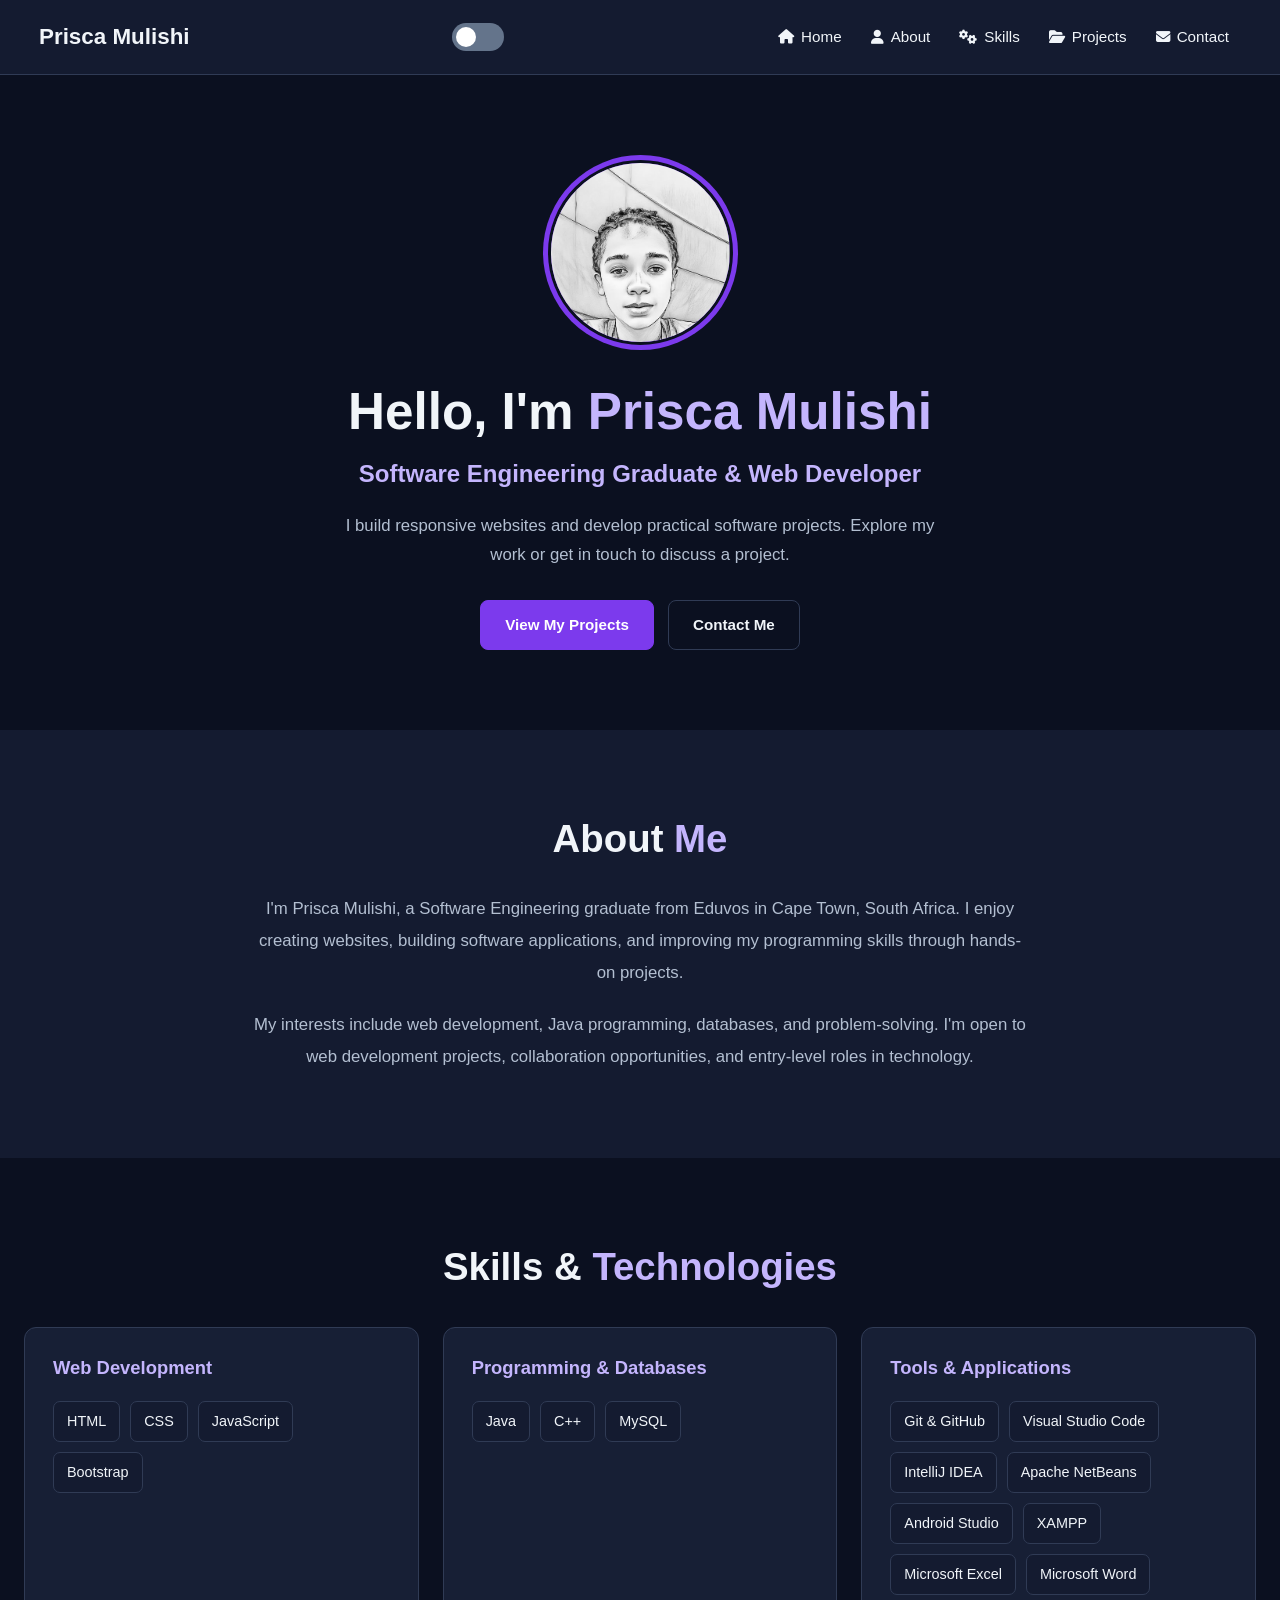
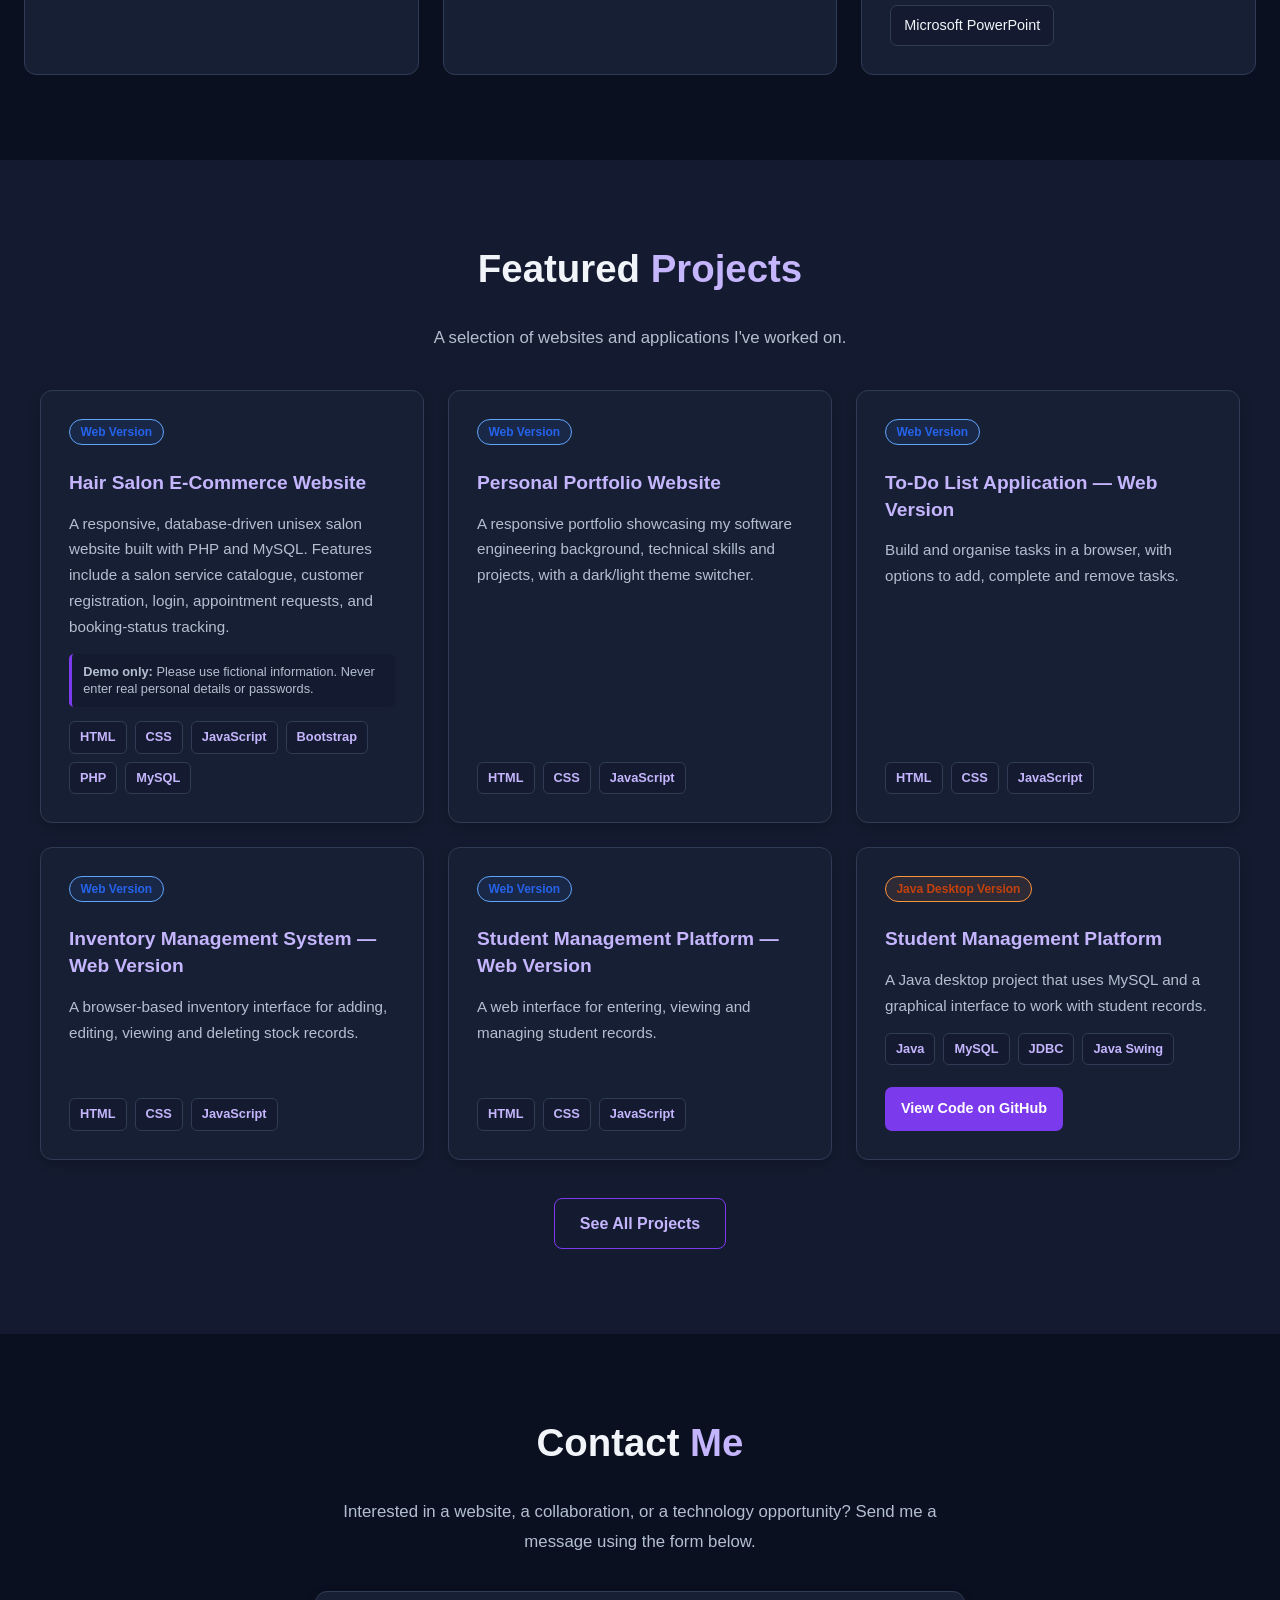
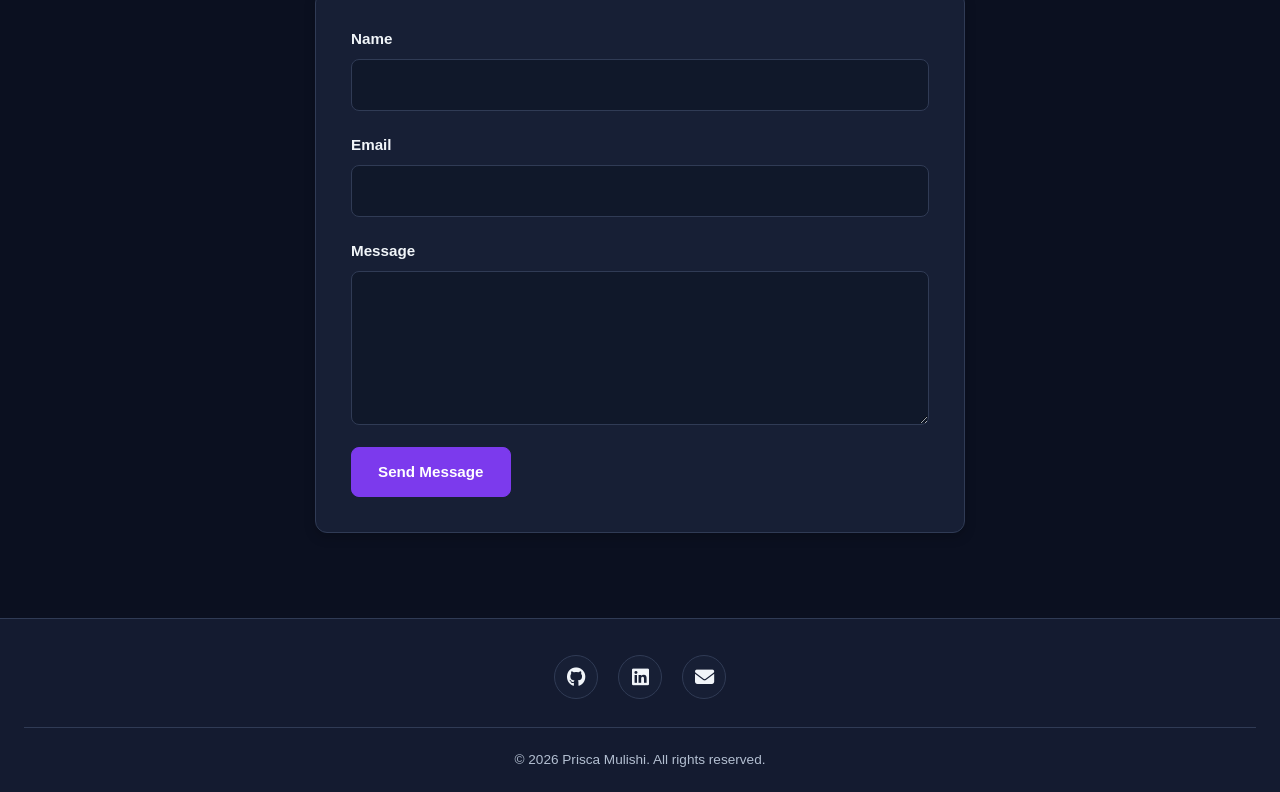
==== index.html @ 2385d106 "Update portfolio project previews and favicon Add screenshot previews for the Hair Salon and Persona" ====
<!DOCTYPE html>
<html lang="en">

<head>
    <link rel="icon" type="image/png" href="favicon.png">
    <link rel="shortcut icon" href="favicon.ico">
    <meta charset="UTF-8">
    <meta name="viewport" content="width=device-width, initial-scale=1.0">
    <meta name="description"
        content="Explore the software engineering and web development projects of Prisca Mulishi, a Software Engineering graduate based in South Africa.">
    <title>Prisca Mulishi | Software Engineer & Web Developer</title>

    <link rel="stylesheet" href="index.css">
    <link rel="stylesheet" href="project-previews.css">
    <link rel="stylesheet" href="https://cdnjs.cloudflare.com/ajax/libs/font-awesome/6.7.2/css/all.min.css"
        integrity="sha512-Evv84Mr4kqVGRNSgIGL/F/aIDqQb7xQ2vcrdIwxfjThSH8CSR7PBEakCr51Ck+w+/U6swU2Im1vVX0SVk9ABhg=="
        crossorigin="anonymous" referrerpolicy="no-referrer">
</head>

<body>
    <!-- Site navigation -->
    <header>
        <nav aria-label="Main navigation">
            <div class="logo">
                <a href="#home" aria-label="Prisca Mulishi, back to home">
                    <h1>Prisca Mulishi</h1>
                </a>
            </div>

            <!-- Theme switch -->
            <div class="toggle">
                <label class="switch" aria-label="Switch between dark and light themes">
                    <input type="checkbox" id="theme-toggle" aria-label="Use light theme">
                    <span class="slider" aria-hidden="true"></span>
                </label>
            </div>

            <!-- Main menu -->
            <ul id="menuList">
                <li><a href="#home"><i class="fa fa-home" aria-hidden="true"></i> Home</a></li>
                <li><a href="#about"><i class="fa fa-user" aria-hidden="true"></i> About</a></li>
                <li><a href="#skills"><i class="fa fa-cogs" aria-hidden="true"></i> Skills</a></li>
                <li><a href="#projects"><i class="fa fa-folder-open" aria-hidden="true"></i> Projects</a></li>
                <li><a href="#contact"><i class="fa fa-envelope" aria-hidden="true"></i> Contact</a></li>
            </ul>


            <!-- Mobile menu button -->
            <button type="button" class="menu-icon" id="menu-toggle" aria-label="Open navigation menu"
                aria-controls="menuList" aria-expanded="false">
                <i class="fa-solid fa-bars" aria-hidden="true"></i>
            </button>

        </nav>
    </header>

    <main>
        <!-- HOME SECTION -->
        <section id="home" aria-labelledby="home-title">
            <div class="profile-container">
                <div class="image-outer-wrapper">
                    <div class="image-wrapper">
                        <img src="images/pp.JPG" alt="Illustrated portrait of Prisca Mulishi" class="profile-image">
                    </div>
                </div>

                <h1 id="home-title">Hello, I'm <span>Prisca Mulishi</span></h1>
                <h3>Software Engineering Graduate &amp; Web Developer</h3>

                <p>
                    I build responsive websites and develop practical software projects.
                    Explore my work or get in touch to discuss a project.
                </p>

                <div class="cv-links">
                    <a href="#projects" class="cv-button">View My Projects</a>
                    <a href="#contact" class="cv-button">Contact Me</a>
                </div>
            </div>
        </section>

        <!-- ABOUT SECTION -->
        <section id="about" aria-labelledby="about-title">
            <h2 id="about-title">About <span>Me</span></h2>

            <p>
                I'm Prisca Mulishi, a Software Engineering graduate from Eduvos
                in Cape Town, South Africa. I enjoy creating websites,
                building software applications, and improving my programming
                skills through hands-on projects.
            </p>

            <p>
                My interests include web development, Java programming,
                databases, and problem-solving. I'm open to web development
                projects, collaboration opportunities, and entry-level
                roles in technology.
            </p>
        </section>

        <!-- SKILLS SECTION -->
        <section id="skills" aria-labelledby="skills-title">
            <h2 id="skills-title">Skills &amp; <span>Technologies</span></h2>

            <div class="skill-category">
                <h3>Web Development</h3>
                <ul>
                    <li>HTML</li>
                    <li>CSS</li>
                    <li>JavaScript</li>
                    <li>Bootstrap</li>
                </ul>
            </div>

            <div class="skill-category">
                <h3>Programming &amp; Databases</h3>
                <ul>
                    <li>Java</li>
                    <li>C++</li>
                    <li>MySQL</li>
                </ul>
            </div>


            <div class="skill-category">
                <h3>Tools &amp; Applications</h3>
                <ul>
                    <li>Git &amp; GitHub</li>
                    <li>Visual Studio Code</li>
                    <li>IntelliJ IDEA</li>
                    <li>Apache NetBeans</li>
                    <li>Android Studio</li>
                    <li>XAMPP</li>
                    <li>Microsoft Excel</li>
                    <li>Microsoft Word</li>
                    <li>Microsoft PowerPoint</li>
                </ul>
            </div>

        </section>

        <!-- FEATURED PROJECTS SECTION -->
        <section id="projects" aria-labelledby="projects-title">
            <h2 id="projects-title">Featured <span>Projects</span></h2>

            <p>A selection of websites and applications I've worked on.</p>

            <div class="project-container">

                <!-- Project 1 -->

                <!-- SALON_DEMO_PREVIEW_V1 -->

                <article class="project-card web web-version-card" tabindex="0"
                    aria-label="Eve and Steve Salon project screenshot preview">

                    <span class="project-version-label">
                        Web Version
                    </span>

                    <h3>
                        Hair Salon E-Commerce Website
                    </h3>

                    <p>
                        A responsive, database-driven unisex salon website
                        built with PHP and MySQL. Features include a salon
                        service catalogue, customer registration, login,
                        appointment requests, and booking-status tracking.
                    </p>

                    <!-- Portfolio demonstration notice -->

                    <p class="salon-demo-notice" role="note"><strong>Demo only:</strong> Please use fictional
                        information. Never enter real personal details or passwords.</p>

                    <!-- Technologies -->

                    <div class="tags">
                        <span>HTML</span>
                        <span>CSS</span>
                        <span>JavaScript</span>
                        <span>Bootstrap</span>
                        <span>PHP</span>
                        <span>MySQL</span>
                    </div>

                    <!-- Preserve original GitHub functionality

    <a
        href="https://github.com/Riska997/E-Commerce_HairSalon"
        target="_blank"
        rel="noopener noreferrer"
    >
        <i class="fab fa-github" aria-hidden="true"></i>
             View on GitHub
    </a>-->

                    <!-- Screenshot preview -->

                    <div class="web-hover-preview">

                        <div class="web-preview-frame">

                            <img src="images/salon-web-preview.png" alt="Screenshot of the Eve and Steve Salon website"
                                loading="lazy">

                        </div>

                        <div class="web-preview-footer">

                            <span class="web-preview-action">
                                Live demo under security review
                            </span>

                            <a class="web-preview-action" href="https://github.com/Riska997/E-Commerce_HairSalon"
                                target="_blank" rel="noopener noreferrer">
                                View On GitHub
                            </a>

                        </div>

                    </div>

                </article>


                <!-- Project 2 -->
                <!-- PORTFOLIO_SELF_PREVIEW_V1 -->
                <article class="project-card web web-version-card" tabindex="0"
                    data-demo-url="https://riska997.github.io/personal-portfolio-website/"
                    aria-label="Personal Portfolio Website live preview">
                    <span class="project-version-label">Web Version</span>
                    <h3>Personal Portfolio Website</h3>
                    <p>
                        A responsive portfolio showcasing my software engineering background,
                        technical skills and projects, with a dark/light theme switcher.
                    </p>
                    <div class="tags">
                        <span>HTML</span>
                        <span>CSS</span>
                        <span>JavaScript</span>
                    </div>

                    <!--Original Github Link
    <a href="https://github.com/Riska997/personal-portfolio-website"
       target="_blank" rel="noopener noreferrer">View Code on GitHub</a>-->

                    <!-- Preview displays when card is hovered, or focused with the keyboard. -->
                    <div class="web-hover-preview">

                        <div class="web-preview-frame">
                            <img src="images/portfolio-web-preview.png"
                                alt="Screenshot of my personal portfolio homepage" loading="lazy">
                        </div>
                        <div class="web-preview-footer">
                            <a class="web-preview-action is-live"
                                href="https://riska997.github.io/personal-portfolio-website/" target="_blank"
                                rel="noopener noreferrer">Click Here to Open Website</a>
                            <a class="web-preview-action" href="https://github.com/Riska997/personal-portfolio-website"
                                target="_blank" rel="noopener noreferrer">View On GitHub</a>
                        </div>
                    </div>
                </article>

                <!-- To-Do List Application: browser version -->
                <article class="project-card web web-version-card" tabindex="0"
                    data-demo-url="https://riska997.github.io/To-Do-List/"
                    aria-label="To-Do List Application — web version preview">
                    <span class="project-version-label">Web Version</span>
                    <h3>To-Do List Application — Web Version</h3>
                    <p>Build and organise tasks in a browser, with options to add, complete and remove tasks.</p>
                    <div class="tags">
                        <span>HTML</span>
                        <span>CSS</span>
                        <span>JavaScript</span>
                    </div>

                    <!-- Preview displays when card is hovered, or focused with the keyboard. -->
                    <div class="web-hover-preview">
                        <div class="web-preview-frame">
                            <img src="images/todo-web-preview.png"
                                alt="Screenshot of the To-Do List web application dashboard" loading="lazy">
                        </div>
                        <div class="web-preview-footer">

                            <a class="web-preview-action is-live" href="https://riska997.github.io/To-Do-List/"
                                target="_blank" rel="noopener noreferrer">Click Here to Open Website</a>
                        </div>
                    </div>
                </article>

                <!-- Inventory Management System: browser version -->
                <article class="project-card web web-version-card" tabindex="0"
                    data-demo-url="https://riska997.github.io/Inventory-Management-System/"
                    aria-label="Inventory Management System — web version preview">
                    <span class="project-version-label">Web Version</span>
                    <h3>Inventory Management System — Web Version</h3>
                    <p>A browser-based inventory interface for adding, editing, viewing and deleting stock records.</p>
                    <div class="tags">
                        <span>HTML</span>
                        <span>CSS</span>
                        <span>JavaScript</span>
                    </div>

                    <!-- Preview displays when card is hovered, or focused with the keyboard. -->
                    <div class="web-hover-preview">
                        <div class="web-preview-frame">
                            <img src="images/inventory-web-preview.png"
                                alt="Screenshot of the Inventory Management System website" loading="lazy">
                        </div>
                        <div class="web-preview-footer">

                            <a class="web-preview-action is-live"
                                href="https://riska997.github.io/Inventory-Management-System/" target="_blank"
                                rel="noopener noreferrer">Click Here to Open Website</a>
                        </div>
                    </div>
                </article>

                <!-- Student Management Platform: browser version -->
                <article class="project-card web web-version-card" tabindex="0"
                    data-demo-url="https://riska997.github.io/student-management-/"
                    aria-label="Student Management Platform — web version preview">
                    <span class="project-version-label">Web Version</span>
                    <h3>Student Management Platform — Web Version</h3>
                    <p>A web interface for entering, viewing and managing student records.</p>
                    <div class="tags">
                        <span>HTML</span>
                        <span>CSS</span>
                        <span>JavaScript</span>
                    </div>

                    <!-- Preview displays when card is hovered, or focused with the keyboard. -->
                    <div class="web-hover-preview">
                        <div class="web-preview-frame">
                            <img src="images/student-web-preview.png"
                                alt="Screenshot of the Campus Ledger student management website" loading="lazy">
                        </div>
                        <div class="web-preview-footer">

                            <a class="web-preview-action is-live" href="https://riska997.github.io/student-management-/"
                                target="_blank" rel="noopener noreferrer">Click Here to Open Website</a>
                        </div>
                    </div>
                </article>

                <!-- Project 3 -->
                <article class="project-card java">
                    <span class="project-version-label java-version">Java Desktop Version</span>
                    <h3>Student Management Platform</h3>

                    <p>
                        A Java desktop project that uses MySQL and a graphical
                        interface to work with student records.
                    </p>

                    <div class="tags">
                        <span>Java</span>
                        <span>MySQL</span>
                        <span>JDBC</span>
                        <span>Java Swing</span>
                    </div>

                    <a href="https://github.com/Riska997/StudentManagementPlatform" target="_blank"
                        rel="noopener noreferrer">
                        View Code on GitHub
                    </a>
                </article>

            </div>

            <a href="projects.html" class="see-more">See All Projects</a>
        </section>

        <!-- CONTACT SECTION -->
        <section id="contact" aria-labelledby="contact-title">
            <h2 id="contact-title">Contact <span>Me</span></h2>

            <p>
                Interested in a website, a collaboration, or a technology
                opportunity? Send me a message using the form below.
            </p>

            <form id="contact-form" action="https://formspree.io/f/xwplyzno" method="POST">

                <div class="form-group">
                    <label for="name">Name</label>
                    <input type="text" id="name" name="name" autocomplete="name" required>
                </div>

                <div class="form-group">
                    <label for="email">Email</label>
                    <input type="email" id="email" name="email" autocomplete="email" required>
                </div>

                <div class="form-group">
                    <label for="message">Message</label>
                    <textarea id="message" name="message" rows="5" required></textarea>
                </div>

                <button type="submit">Send Message</button>
            </form>
        </section>
    </main>

    <!-- BACK TO TOP BUTTON -->
    <div id="myBtn" class="scroll-to-top">
        <button type="button" aria-label="Back to top" title="Back to top">
            <i class="fas fa-arrow-up" aria-hidden="true"></i>
        </button>
    </div>

    <!-- FOOTER -->
    <footer>
        <div class="footer-container">
            <div class="social-icons" aria-label="Contact and social profiles">

                <a href="https://github.com/Riska997" target="_blank" rel="noopener noreferrer"
                    aria-label="GitHub profile">
                    <i class="fab fa-github" aria-hidden="true"></i>
                </a>

                <a href="https://www.linkedin.com/in/prisca-mulishi-3994702a2" target="_blank" rel="noopener noreferrer"
                    aria-label="LinkedIn profile">
                    <i class="fab fa-linkedin" aria-hidden="true"></i>
                </a>

                <a href="mailto:priscamulishin@gmail.com" aria-label="Send me an email">
                    <i class="fas fa-envelope" aria-hidden="true"></i>
                </a>

            </div>
        </div>

        <div class="footer-bottom">
            <p>&copy; 2026 Prisca Mulishi. All rights reserved.</p>
        </div>
    </footer>

    <script src="script.js"></script>
    <script src="project-previews.js"></script>
</body>

</html>
---- index.css ----
/* ==================================================
   PRISCA MULISHI — PERSONAL PORTFOLIO
   Main Stylesheet
   ================================================== */

/* 1. RESET AND THEME VARIABLES */

*,
*::before,
*::after {
  margin: 0;
  padding: 0;
  box-sizing: border-box;
}

/* Dark theme — default */
:root {
  color-scheme: dark;

  --bg-color: #0b1020;
  --second-bg-color: #141b30;
  --card-bg: #171f35;
  --input-bg: #10182a;

  --text-color: #f1f5f9;
  --muted-color: #b3bfd1;
  --third_heading: #c4b5fd;

  --main-color: #7c3aed;
  --button-hover: #6d28d9;
  --accent-color: #c4b5fd;

  --border-color: #303b55;
  --shadow-color: rgba(0, 0, 0, 0.2);
}

/* Light theme */
[data-theme="light"] {
  color-scheme: light;

  --bg-color: #f8fafc;
  --second-bg-color: #ffffff;
  --card-bg: #ffffff;
  --input-bg: #ffffff;

  --text-color: #172033;
  --muted-color: #475569;
  --third_heading: #6d28d9;

  --main-color: #6d28d9;
  --button-hover: #5b21b6;
  --accent-color: #6d28d9;

  --border-color: #dce2ec;
  --shadow-color: rgba(15, 23, 42, 0.08);
}

/* 2. GENERAL STYLES */

html {
  scroll-behavior: smooth;
  scroll-padding-top: 90px;
}

body {
  min-height: 100vh;
  font-family: Arial, Helvetica, sans-serif;
  font-size: 16px;
  line-height: 1.6;

  background-color: var(--bg-color);
  color: var(--text-color);

  transition:
    background-color 0.2s ease,
    color 0.2s ease;
}

a {
  color: inherit;
}

button,
input,
textarea {
  font: inherit;
}

button {
  cursor: pointer;
}

img {
  display: block;
  max-width: 100%;
}

h1,
h2,
h3 {
  line-height: 1.25;
}

h2 {
  margin-bottom: 30px;
  font-size: clamp(1.8rem, 3vw, 2.4rem);
  font-weight: 700;
  text-align: center;
}

h2 span {
  color: var(--accent-color);
}

h3 {
  margin-bottom: 12px;
  font-size: 1.2rem;
  font-weight: 600;
  color: var(--third_heading);
}

p {
  line-height: 1.75;
}

main > section {
  padding: 85px 24px;
  scroll-margin-top: 75px;
}

main > section:nth-child(odd) {
  background-color: var(--bg-color);
}

main > section:nth-child(even) {
  background-color: var(--second-bg-color);
}

a:focus-visible,
button:focus-visible,
input:focus-visible,
textarea:focus-visible {
  outline: 3px solid var(--accent-color);
  outline-offset: 4px;
}

/* 3. HEADER AND NAVIGATION */

header {
  position: sticky;
  top: 0;
  z-index: 1000;

  width: 100%;
  background-color: var(--second-bg-color);
  border-bottom: 1px solid var(--border-color);
}

header nav {
  display: flex;
  align-items: center;
  justify-content: space-between;
  gap: 20px;

  max-width: 1250px;
  min-height: 74px;
  margin: 0 auto;
  padding: 12px 24px;
}

/* Logo */

.logo {
  flex-shrink: 0;
}

.logo a {
  display: inline-block;
  text-decoration: none;
}

.logo h1 {
  margin: 0;
  font-size: 1.4rem;
  font-weight: 700;
  color: var(--text-color);
}

.logo a:hover h1 {
  color: var(--accent-color);
}

/* Navigation links */

nav #menuList {
  display: flex;
  align-items: center;
  justify-content: flex-end;
  gap: 5px;

  list-style: none;
}

nav #menuList a {
  display: inline-flex;
  align-items: center;
  gap: 7px;

  padding: 10px 12px;
  border-radius: 7px;

  color: var(--text-color);
  font-size: 0.95rem;
  font-weight: 500;
  text-decoration: none;

  transition:
    background-color 0.2s ease,
    color 0.2s ease;
}

nav #menuList a:hover {
  background-color: var(--card-bg);
  color: var(--accent-color);
}

nav #menuList i {
  font-size: 0.9rem;
}

/* 4. DARK / LIGHT THEME TOGGLE */

.toggle {
  display: flex;
  align-items: center;
  justify-content: center;
  flex-shrink: 0;
}

.switch {
  position: relative;
  display: inline-block;
  width: 52px;
  height: 28px;
}

.switch input {
  opacity: 0;
  width: 0;
  height: 0;
}

.slider {
  position: absolute;
  inset: 0;

  background-color: #64748b;
  border-radius: 30px;
  cursor: pointer;

  transition: background-color 0.2s ease;
}

.slider::before {
  content: "";
  position: absolute;

  width: 20px;
  height: 20px;
  left: 4px;
  bottom: 4px;

  background-color: #ffffff;
  border-radius: 50%;

  transition: transform 0.2s ease;
}

.switch input:checked + .slider {
  background-color: var(--main-color);
}

.switch input:checked + .slider::before {
  transform: translateX(24px);
}

.switch input:focus-visible + .slider {
  outline: 3px solid var(--accent-color);
  outline-offset: 4px;
}

/* Mobile menu button */

.menu-icon {
  display: none;
  align-items: center;
  justify-content: center;

  width: 42px;
  height: 42px;

  background: transparent;
  border: 1px solid var(--border-color);
  border-radius: 8px;

  color: var(--text-color);
  font-size: 1.3rem;
}

.menu-icon:hover {
  color: var(--accent-color);
  background-color: var(--card-bg);
}

/* 5. HOME / HERO SECTION */

#home {
  display: flex;
  align-items: center;
  justify-content: center;

  min-height: 650px;
  padding: 80px 24px;
  text-align: center;
}

.profile-container {
  width: 100%;
  max-width: 850px;
  margin: 0 auto;
}

.image-outer-wrapper {
  display: flex;
  align-items: center;
  justify-content: center;
  margin-bottom: 30px;
}

.image-wrapper {
  width: 195px;
  height: 195px;
  padding: 5px;

  background-color: var(--main-color);
  border-radius: 50%;
}

.profile-image {
  width: 100%;
  height: 100%;

  border-radius: 50%;
  object-fit: cover;
  object-position: center;

  border: 3px solid var(--bg-color);
}

.profile-container h1 {
  margin-bottom: 15px;
  font-size: clamp(2rem, 4.5vw, 3.2rem);
  font-weight: 700;
  color: var(--text-color);
}

.profile-container h1 span {
  color: var(--accent-color);
}

.profile-container h3 {
  margin-bottom: 22px;
  font-size: clamp(1.1rem, 2.5vw, 1.5rem);
  color: var(--third_heading);
}

.profile-container p {
  max-width: 620px;
  margin: 0 auto 30px;

  font-size: 1.05rem;
  color: var(--muted-color);
}

/* Hero buttons */

.cv-links {
  display: flex;
  align-items: center;
  justify-content: center;
  flex-wrap: wrap;
  gap: 14px;
}

.cv-button {
  display: inline-flex;
  align-items: center;
  justify-content: center;

  min-height: 46px;
  padding: 12px 24px;

  background-color: var(--main-color);
  border: 1px solid var(--main-color);
  border-radius: 8px;

  color: #ffffff;
  font-size: 0.95rem;
  font-weight: 600;
  text-decoration: none;

  transition:
    background-color 0.2s ease,
    transform 0.2s ease;
}

.cv-button:hover {
  background-color: var(--button-hover);
  transform: translateY(-2px);
}

/* Secondary hero button */

.cv-links .cv-button:last-child {
  background-color: transparent;
  border-color: var(--border-color);
  color: var(--text-color);
}

.cv-links .cv-button:last-child:hover {
  background-color: var(--card-bg);
}

/* 6. ABOUT SECTION */

#about {
  text-align: center;
}

#about p {
  max-width: 780px;
  margin: 0 auto 20px;

  font-size: 1.05rem;
  line-height: 1.9;
  color: var(--muted-color);
}

#about p:last-child {
  margin-bottom: 0;
}

/* 7. SKILLS AND TECHNOLOGIES */

#skills {
  display: grid;
  grid-template-columns: repeat(3, minmax(0, 1fr));
  gap: 24px;

  align-items: stretch;
}

#skills h2 {
  grid-column: 1 / -1;
  margin-bottom: 12px;
}

.skill-category {
  min-width: 0;
  padding: 28px;

  background-color: var(--card-bg);
  border: 1px solid var(--border-color);
  border-radius: 12px;
}

.skill-category h3 {
  margin-bottom: 22px;
  font-size: 1.15rem;
}

.skill-category ul {
  display: flex;
  flex-wrap: wrap;
  align-content: flex-start;
  gap: 10px;

  list-style: none;
}

.skill-category li {
  padding: 8px 13px;

  background-color: var(--second-bg-color);
  border: 1px solid var(--border-color);
  border-radius: 7px;

  color: var(--text-color);
  font-size: 0.9rem;
  font-weight: 500;
}

/* 8. FEATURED PROJECTS */

#projects {
  text-align: center;
}

#projects > p {
  max-width: 650px;
  margin: 0 auto 38px;

  color: var(--muted-color);
  font-size: 1.05rem;
}

.project-container {
  display: grid;
  grid-template-columns: repeat(3, minmax(0, 1fr));
  gap: 24px;

  max-width: 1200px;
  margin: 0 auto;
  text-align: left;
}

.project-card {
  display: flex;
  flex-direction: column;
  gap: 14px;

  min-width: 0;
  padding: 28px;

  background-color: var(--card-bg);
  border: 1px solid var(--border-color);
  border-radius: 12px;

  box-shadow: 0 4px 12px var(--shadow-color);

  transition:
    transform 0.2s ease,
    border-color 0.2s ease;
}

.project-card:hover {
  transform: translateY(-4px);
  border-color: var(--main-color);
}

.project-card h3 {
  margin-bottom: 0;
  font-size: 1.2rem;
  line-height: 1.4;
}

.project-card p {
  flex-grow: 1;

  font-size: 0.95rem;
  line-height: 1.7;
  color: var(--muted-color);
}

/* Technology tags */

.tags {
  display: flex;
  flex-wrap: wrap;
  gap: 8px;
}

.tags span {
  padding: 5px 10px;

  background-color: var(--second-bg-color);
  border: 1px solid var(--border-color);
  border-radius: 6px;

  color: var(--accent-color);
  font-size: 0.8rem;
  font-weight: 600;
}

/* GitHub project links */

.project-card a {
  display: inline-flex;
  align-items: center;
  justify-content: center;
  align-self: flex-start;

  min-height: 42px;
  margin-top: 8px;
  padding: 10px 16px;

  background-color: var(--main-color);
  border-radius: 7px;

  color: #ffffff;
  font-size: 0.9rem;
  font-weight: 600;
  text-decoration: none;

  transition: background-color 0.2s ease;
}

.project-card a:hover {
  background-color: var(--button-hover);
}

/* All projects button */

.see-more {
  display: inline-flex;
  align-items: center;
  justify-content: center;

  min-height: 46px;
  margin-top: 38px;
  padding: 12px 25px;

  background-color: transparent;
  border: 1px solid var(--main-color);
  border-radius: 8px;

  color: var(--accent-color);
  font-weight: 600;
  text-decoration: none;

  transition:
    background-color 0.2s ease,
    color 0.2s ease;
}

.see-more:hover {
  background-color: var(--main-color);
  color: #ffffff;
}

/* 9. CONTACT SECTION */

#contact {
  text-align: center;
}

#contact > p {
  max-width: 620px;
  margin: 0 auto 35px;

  color: var(--muted-color);
  font-size: 1.05rem;
}

#contact-form {
  width: 100%;
  max-width: 650px;
  margin: 0 auto;
  padding: 35px;

  background-color: var(--card-bg);
  border: 1px solid var(--border-color);
  border-radius: 12px;

  text-align: left;
  box-shadow: 0 4px 12px var(--shadow-color);
}

.form-group {
  margin-bottom: 22px;
}

.form-group label {
  display: block;
  margin-bottom: 8px;

  color: var(--text-color);
  font-size: 0.95rem;
  font-weight: 600;
}

.form-group input,
.form-group textarea {
  display: block;
  width: 100%;

  padding: 12px 14px;

  background-color: var(--input-bg);
  border: 1px solid var(--border-color);
  border-radius: 8px;

  color: var(--text-color);
  font-size: 1rem;

  transition: border-color 0.2s ease;
}

.form-group input:focus,
.form-group textarea:focus {
  border-color: var(--main-color);
}

.form-group textarea {
  min-height: 140px;
  resize: vertical;
}

#contact-form button[type="submit"] {
  display: inline-flex;
  align-items: center;
  justify-content: center;

  min-height: 46px;
  padding: 12px 26px;

  background-color: var(--main-color);
  border: 1px solid var(--main-color);
  border-radius: 8px;

  color: #ffffff;
  font-size: 0.95rem;
  font-weight: 600;

  transition: background-color 0.2s ease;
}

#contact-form button[type="submit"]:hover {
  background-color: var(--button-hover);
}

/* 10. FOOTER */

footer {
  padding: 36px 24px 20px;

  background-color: var(--second-bg-color);
  border-top: 1px solid var(--border-color);

  color: var(--text-color);
  text-align: center;
}

.footer-container {
  max-width: 1200px;
  margin: 0 auto;
}

.social-icons {
  display: flex;
  justify-content: center;
  align-items: center;
  gap: 20px;

  margin-bottom: 28px;
}

.social-icons a {
  display: inline-flex;
  align-items: center;
  justify-content: center;

  width: 44px;
  height: 44px;

  background-color: var(--card-bg);
  border: 1px solid var(--border-color);
  border-radius: 50%;

  color: var(--text-color);
  font-size: 1.2rem;
  text-decoration: none;

  transition:
    color 0.2s ease,
    border-color 0.2s ease;
}

.social-icons a:hover {
  color: var(--accent-color);
  border-color: var(--main-color);
}

.footer-bottom {
  padding-top: 20px;
  border-top: 1px solid var(--border-color);
}

.footer-bottom p {
  color: var(--muted-color);
  font-size: 0.85rem;
}

/* 11. BACK TO TOP BUTTON */

.scroll-to-top {
  position: fixed;
  right: 25px;
  bottom: 25px;
  z-index: 900;

  display: none;
}

.scroll-to-top button {
  display: flex;
  align-items: center;
  justify-content: center;

  width: 46px;
  height: 46px;

  background-color: var(--main-color);
  border: none;
  border-radius: 50%;

  color: #ffffff;
  font-size: 1.1rem;

  box-shadow: 0 4px 12px var(--shadow-color);

  transition:
    background-color 0.2s ease,
    transform 0.2s ease;
}

.scroll-to-top button:hover {
  background-color: var(--button-hover);
  transform: translateY(-3px);
}

/* 12. TABLET RESPONSIVENESS */

@media (max-width: 1024px) {
  header nav {
    gap: 12px;
    padding: 12px 18px;
  }

  .logo h1 {
    font-size: 1.2rem;
  }

  nav #menuList a {
    padding: 9px 8px;
    font-size: 0.9rem;
  }

  #skills {
    grid-template-columns: repeat(2, minmax(0, 1fr));
  }

  .project-container {
    grid-template-columns: repeat(2, minmax(0, 1fr));
  }
}

/* 13. MOBILE NAVIGATION */

@media (min-width: 861px) {
  /*
       The existing script sets the menu's inline
       max-height to 0px.

       This rule keeps the desktop menu visible.
    */
  nav #menuList {
    max-height: none !important;
  }
}

@media (max-width: 860px) {
  header nav {
    position: relative;
    gap: 12px;
  }

  .logo {
    margin-right: auto;
  }

  .toggle {
    margin-left: 8px;
  }

  .menu-icon {
    display: inline-flex;
    flex-shrink: 0;
  }

  nav #menuList {
    position: absolute;
    top: 100%;
    left: 0;
    right: 0;

    display: flex;
    flex-direction: column;
    align-items: stretch;
    gap: 0;

    overflow: hidden;

    background-color: var(--second-bg-color);
    border-bottom: 1px solid var(--border-color);

    transition: max-height 0.3s ease;
  }

  nav #menuList li {
    width: 100%;
  }

  nav #menuList a {
    display: flex;
    width: 100%;
    padding: 12px 24px;

    border-radius: 0;
    font-size: 1rem;
  }
}

/* 14. SMALL TABLETS AND PHONES */

@media (max-width: 640px) {
  main > section {
    padding: 65px 20px;
  }

  header nav {
    min-height: 68px;
    padding: 12px 16px;
  }

  .logo h1 {
    font-size: 1.1rem;
  }

  .switch {
    width: 48px;
    height: 26px;
  }

  .slider::before {
    width: 18px;
    height: 18px;
  }

  .switch input:checked + .slider::before {
    transform: translateX(22px);
  }

  #home {
    min-height: auto;
    padding-top: 60px;
    padding-bottom: 75px;
  }

  .image-wrapper {
    width: 155px;
    height: 155px;
  }

  .profile-container h1 {
    font-size: 2rem;
  }

  .profile-container h3 {
    font-size: 1.15rem;
  }

  .profile-container p {
    font-size: 0.95rem;
  }

  .cv-links {
    gap: 12px;
  }

  .cv-button {
    width: 100%;
    max-width: 280px;
  }

  #about p {
    font-size: 0.98rem;
  }

  #skills {
    grid-template-columns: 1fr;
    gap: 18px;
  }

  .skill-category {
    padding: 24px;
  }

  .project-container {
    grid-template-columns: 1fr;
    gap: 18px;
  }

  .project-card {
    padding: 24px;
  }

  #contact-form {
    padding: 24px 20px;
  }

  #contact-form button[type="submit"] {
    width: 100%;
  }

  .scroll-to-top {
    right: 16px;
    bottom: 16px;
  }

  .scroll-to-top button {
    width: 42px;
    height: 42px;
  }
}

/* 15. ACCESSIBILITY — REDUCED MOTION */

@media (prefers-reduced-motion: reduce) {
  html {
    scroll-behavior: auto;
  }

  *,
  *::before,
  *::after {
    animation-duration: 0.01ms !important;
    transition-duration: 0.01ms !important;
  }
}

/* ============================================
   MOBILE NAVIGATION FIX
   ============================================ */

@media (max-width: 860px) {
  header nav {
    position: relative;
  }

  /* Hidden by default */
  nav #menuList {
    display: none;
    position: absolute;

    top: 100%;
    left: 0;
    right: 0;

    width: 100%;
    max-height: none !important;
    overflow: visible;

    flex-direction: column;
    align-items: stretch;
    gap: 0;

    padding: 12px 0;

    background-color: var(--second-bg-color);
    border-bottom: 1px solid var(--border-color);

    box-shadow: 0 8px 20px var(--shadow-color);
    z-index: 2000;
  }

  /* Display when JavaScript adds is-open */
  nav #menuList.is-open {
    display: flex;
  }

  nav #menuList li {
    width: 100%;
  }

  nav #menuList a {
    display: flex;
    width: 100%;
    padding: 14px 24px;
  }
}
---- project-previews.css ----
/* Portfolio project previews — standalone styles. Safe to include after index.css/projects.css. */
.project-card .project-version-label {
    display: inline-block;
    width: fit-content;
    padding: 0.3rem 0.65rem;
    border: 1px solid #60a5fa;
    border-radius: 999px;
    color: #2563eb;
    background: rgba(59, 130, 246, 0.09);
    font-size: 0.75rem;
    line-height: 1.2;
    font-weight: 700;
    margin-bottom: 0.65rem;
}
.project-card .project-version-label.java-version {
    color: #c2410c;
    border-color: #fb923c;
    background: rgba(251, 146, 60, 0.1);
}
.web-version-card {
    position: relative;
    overflow: hidden;
    isolation: isolate;
    min-height: 290px;
}
.web-version-card:focus-visible {
    outline: 3px solid #38bdf8;
    outline-offset: 2px;
}
.web-version-card .web-hover-preview {
    position: absolute;
    inset: 0;
    z-index: 5;
    display: flex;
    flex-direction: column;
    background: #0f172a;
    opacity: 0;
    visibility: hidden;
    transform: translateY(12px);
    pointer-events: none;
    transition: opacity .22s ease, transform .22s ease, visibility .22s ease;
}
.web-version-card:hover .web-hover-preview,
.web-version-card:focus-within .web-hover-preview {
    opacity: 1;
    visibility: visible;
    transform: translateY(0);
    pointer-events: auto;
}
.web-version-card .web-preview-frame {
    flex: 1 1 auto;
    min-height: 0;
    overflow: hidden;
    background: #172236;
}
.web-version-card .web-preview-frame img,
.web-version-card .web-preview-frame iframe {
    display: block;
    width: 100%;
    height: 100%;
    object-fit: cover;
    border: 0;
}
/* Screenshot preview: no iframe requests or embedding restrictions.
   The "Click Here" link opens the actual published application. */
.web-version-card .web-preview-footer {
    padding: .8rem 1rem;
    display: flex;
    flex-wrap: wrap;
    align-items: center;
    justify-content: space-between;
    gap: .65rem;
    color: #fff;
    background: #0f172a;
}
.web-version-card .web-preview-footer strong { font-size: .95rem; }
.web-version-card .web-preview-action {
    display: inline-block;
    padding: .5rem .7rem;
    border-radius: .5rem;
    border: 1px solid #475569;
    color: #cbd5e1;
    font-size: .8rem;
    text-decoration: none;
    font-weight: 700;
    line-height: 1.2;
}
.web-version-card .web-preview-action.is-live {
    background: #2563eb;
    color: #fff;
    border-color: #2563eb;
    cursor: pointer;
}
.web-version-card .web-preview-action.is-live:hover,
.web-version-card .web-preview-action.is-live:focus-visible {
    background: #1d4ed8;
    color: #fff;
}
/* On touchscreens, show a smaller preview without requiring hover. */
@media (hover: none), (max-width: 650px) {
    .web-version-card { min-height: initial; }
    .web-version-card .web-hover-preview {
        position: relative;
        opacity: 1;
        visibility: visible;
        transform: none;
        pointer-events: auto;
        height: 230px;
        margin-top: .9rem;
        border-radius: .8rem;
        overflow: hidden;
    }
}
@media (prefers-reduced-motion: reduce) {
    .web-version-card .web-hover-preview { transition: none; }
}

/* SALON_COMPACT_NOTICE_V1 - compact demo disclaimer, consistent project cards */
.project-card .salon-demo-notice {
    flex: 0 0 auto;
    margin: 0;
    padding: .55rem .7rem;
    border-left: 3px solid var(--main-color, #7c3aed);
    border-radius: .3rem;
    background: var(--second-bg-color, #141b30);
    color: var(--muted-color, #b3bfd1);
    font-size: .8rem;
    line-height: 1.4;
}
/* CLEAN WEBSITE PREVIEW FOOTERS */

.web-version-card .web-preview-footer {
    display: flex;
    flex-direction: column;
    align-items: stretch;
    justify-content: center;
    gap: 10px;
    text-align: center;
}

.web-version-card .web-preview-footer .web-preview-action {
    display: flex;
    align-items: center;
    justify-content: center;
    width: 100%;
    box-sizing: border-box;
    text-align: center;
}

/* Keep screenshot previews proportional */

.web-version-card .web-preview-frame img {
    display: block;
    width: 100%;
    height: 100%;
    object-fit: cover;
}
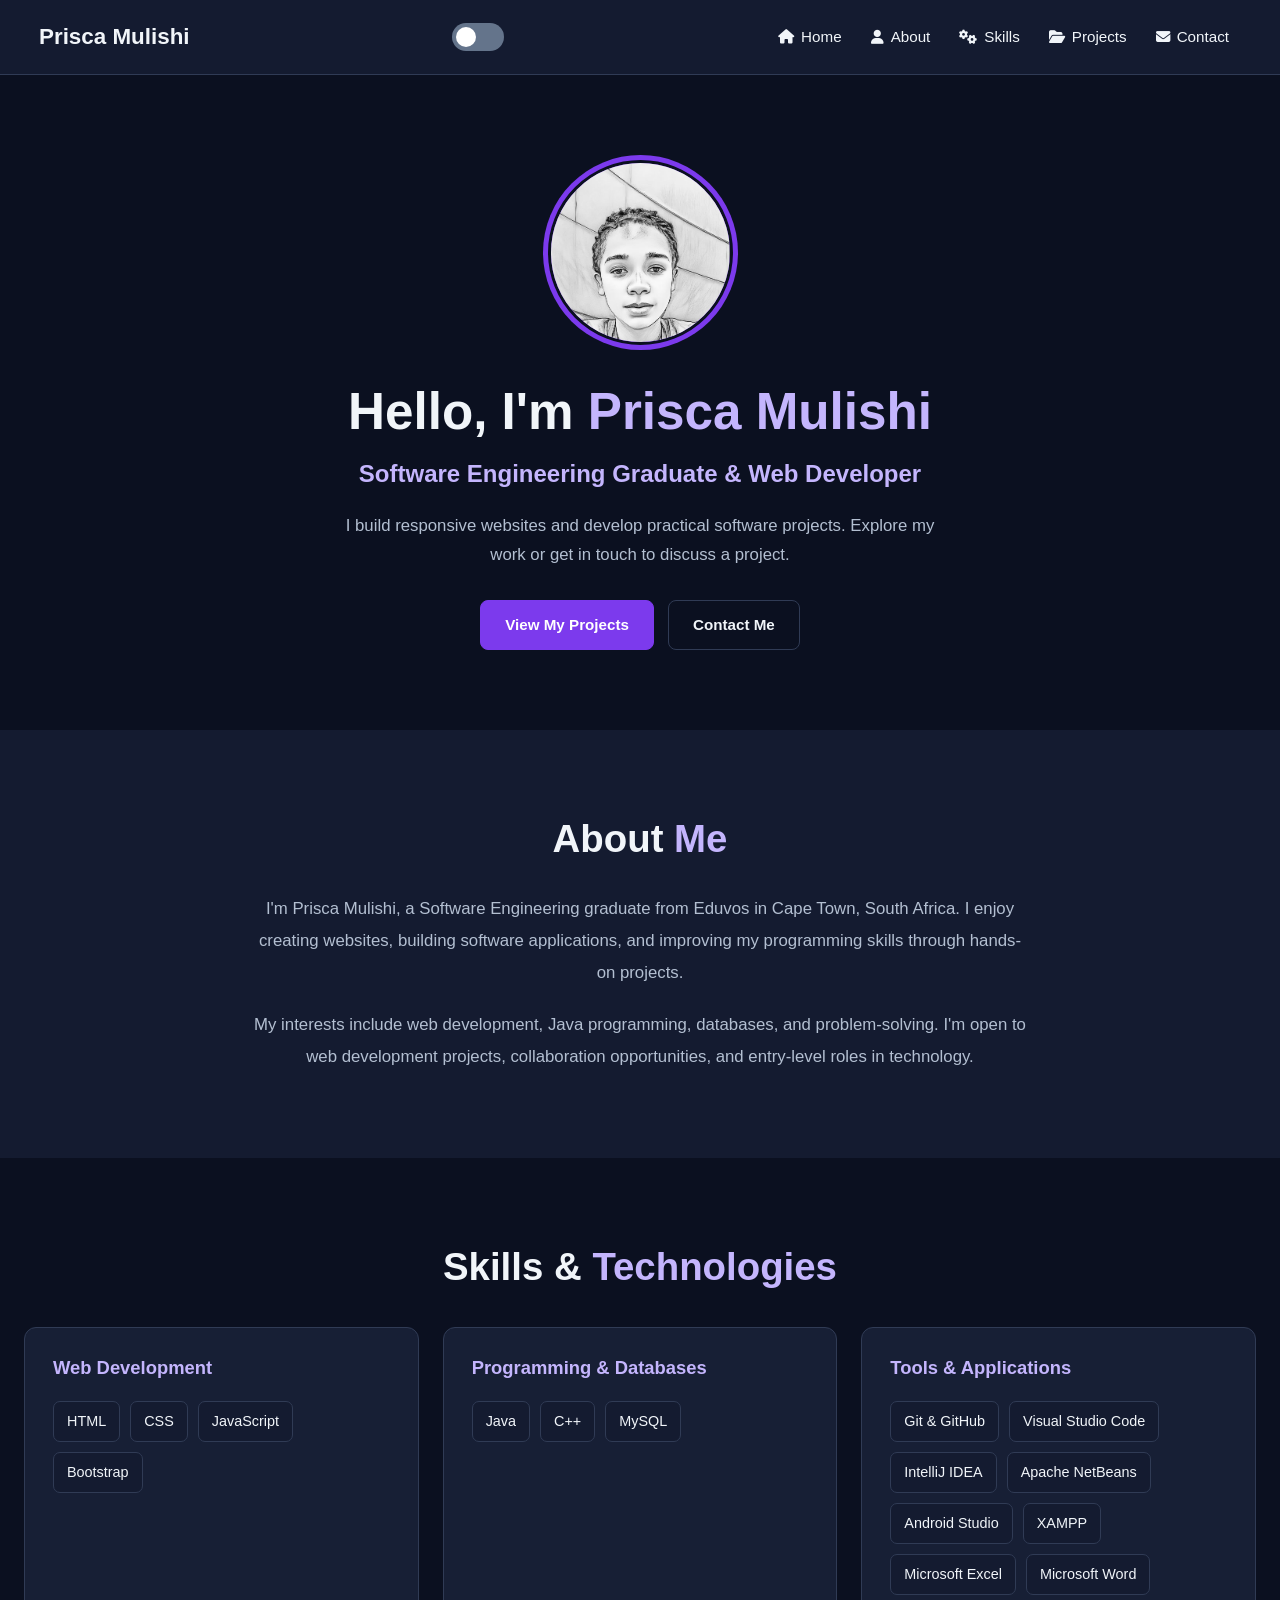
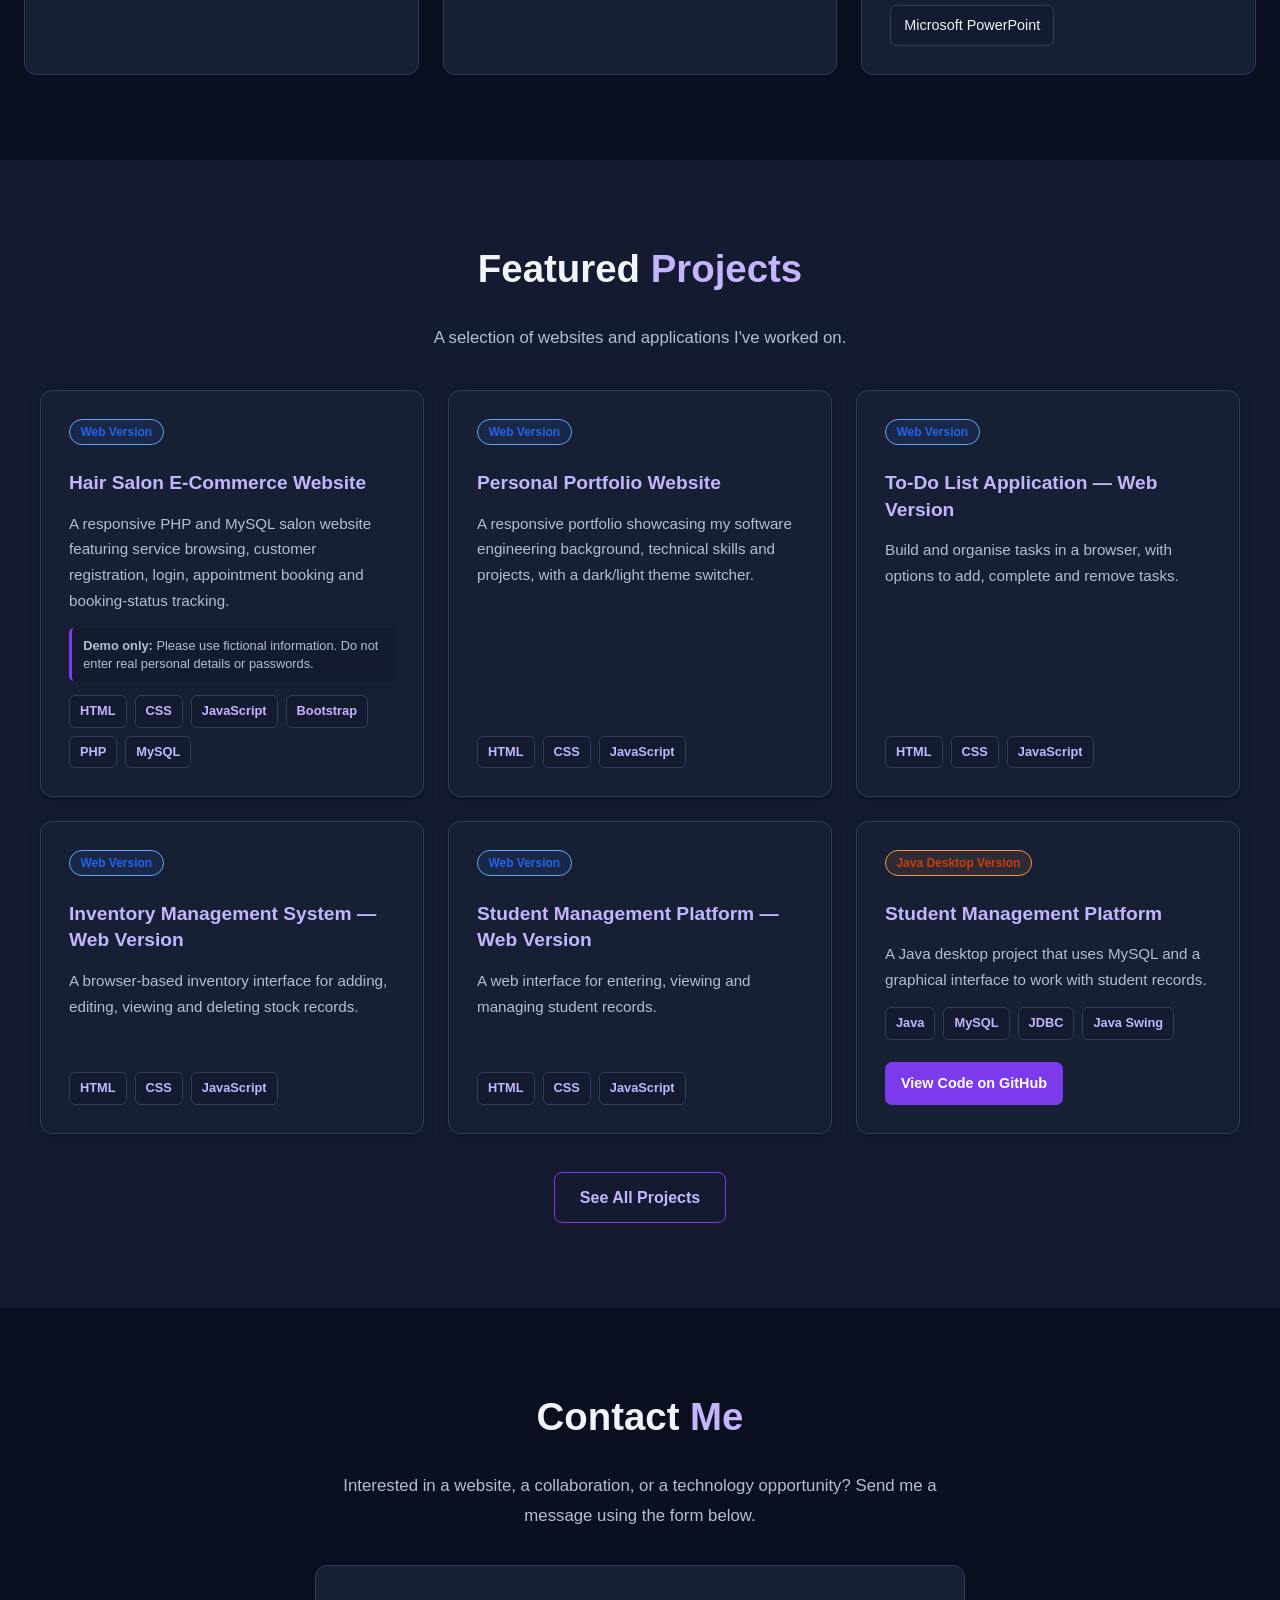
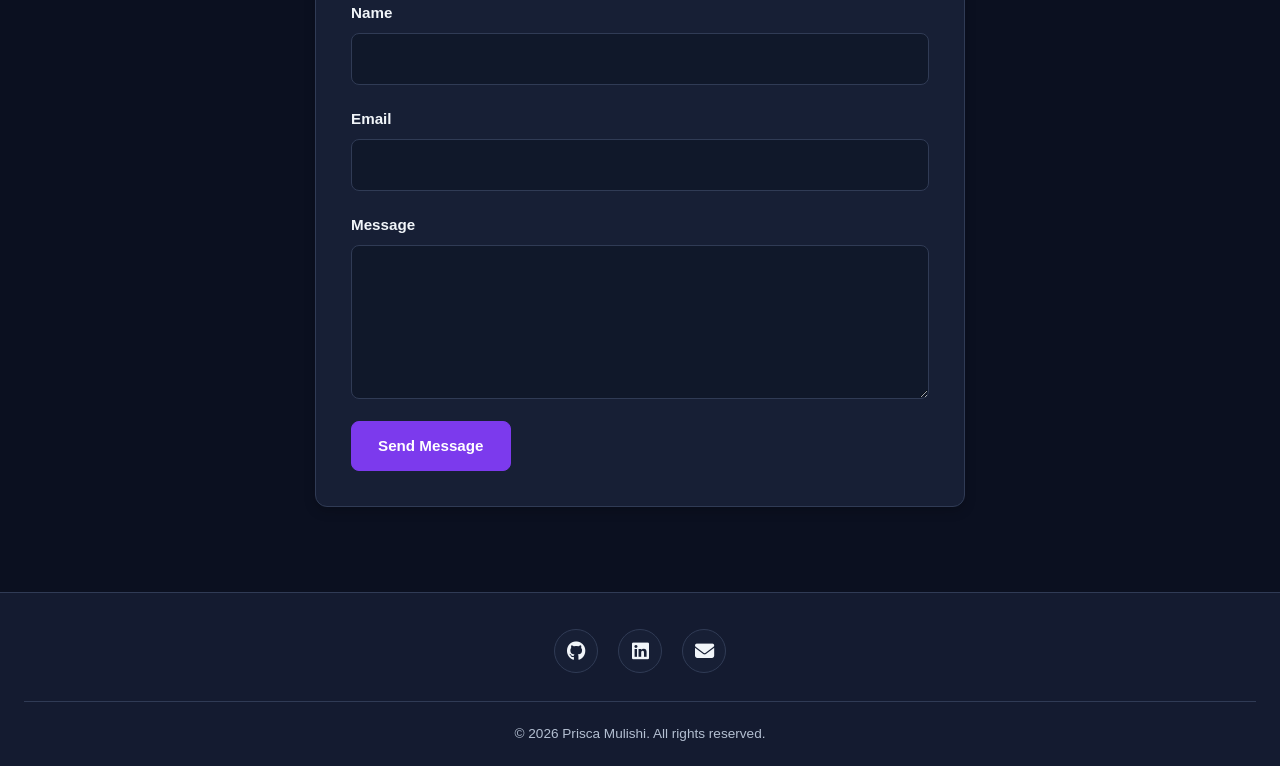
==== commit 741dc90d: "Preview Link of Salon The website is finally live." ====
--- a/index.html
+++ b/index.html
@@ -149,32 +149,26 @@
 
                 <!-- Project 1 -->
 
+                                <!-- PROJECT 1 -->
                 <!-- SALON_DEMO_PREVIEW_V1 -->
-
                 <article class="project-card web web-version-card" tabindex="0"
-                    aria-label="Eve and Steve Salon project screenshot preview">
-
-                    <span class="project-version-label">
-                        Web Version
-                    </span>
-
-                    <h3>
-                        Hair Salon E-Commerce Website
-                    </h3>
+                    data-demo-url="https://eveandstevesalon.cu.ma/"
+                    aria-label="Eve and Steve Salon live website preview">
+
+                    <span class="project-version-label">Web Version</span>
+
+                    <h3>Hair Salon E-Commerce Website</h3>
 
                     <p>
-                        A responsive, database-driven unisex salon website
-                        built with PHP and MySQL. Features include a salon
-                        service catalogue, customer registration, login,
-                        appointment requests, and booking-status tracking.
+                        A responsive PHP and MySQL salon website featuring
+                        service browsing, customer registration, login,
+                        appointment booking and booking-status tracking.
                     </p>
 
-                    <!-- Portfolio demonstration notice -->
-
-                    <p class="salon-demo-notice" role="note"><strong>Demo only:</strong> Please use fictional
-                        information. Never enter real personal details or passwords.</p>
-
-                    <!-- Technologies -->
+                    <p class="salon-demo-notice" role="note">
+                        <strong>Demo only:</strong> Please use fictional information.
+                        Do not enter real personal details or passwords.
+                    </p>
 
                     <div class="tags">
                         <span>HTML</span>
@@ -185,43 +179,28 @@
                         <span>MySQL</span>
                     </div>
 
-                    <!-- Preserve original GitHub functionality
-
-    <a
-        href="https://github.com/Riska997/E-Commerce_HairSalon"
-        target="_blank"
-        rel="noopener noreferrer"
-    >
-        <i class="fab fa-github" aria-hidden="true"></i>
-             View on GitHub
-    </a>-->
-
-                    <!-- Screenshot preview -->
-
+                    <!-- Preview displays on hover or keyboard focus. -->
                     <div class="web-hover-preview">
 
                         <div class="web-preview-frame">
-
-                            <img src="images/salon-web-preview.png" alt="Screenshot of the Eve and Steve Salon website"
+                            <img src="images/salon-web-preview.png"
+                                alt="Screenshot of the Eve and Steve Salon website"
                                 loading="lazy">
-
                         </div>
 
                         <div class="web-preview-footer">
-
-                            <span class="web-preview-action">
-                                Live demo under security review
-                            </span>
-
-                            <a class="web-preview-action" href="https://github.com/Riska997/E-Commerce_HairSalon"
-                                target="_blank" rel="noopener noreferrer">
-                                View On GitHub
-                            </a>
-
-                        </div>
-
-                    </div>
-
+                            <a class="web-preview-action is-live"
+                                href="https://eveandstevesalon.cu.ma/"
+                                target="_blank"
+                                rel="noopener noreferrer">Click Here to Open Website</a>
+
+                            <a class="web-preview-action"
+                                href="https://github.com/Riska997/E-Commerce_HairSalon"
+                                target="_blank"
+                                rel="noopener noreferrer">View On GitHub</a>
+                        </div>
+
+                    </div>
                 </article>
 
 
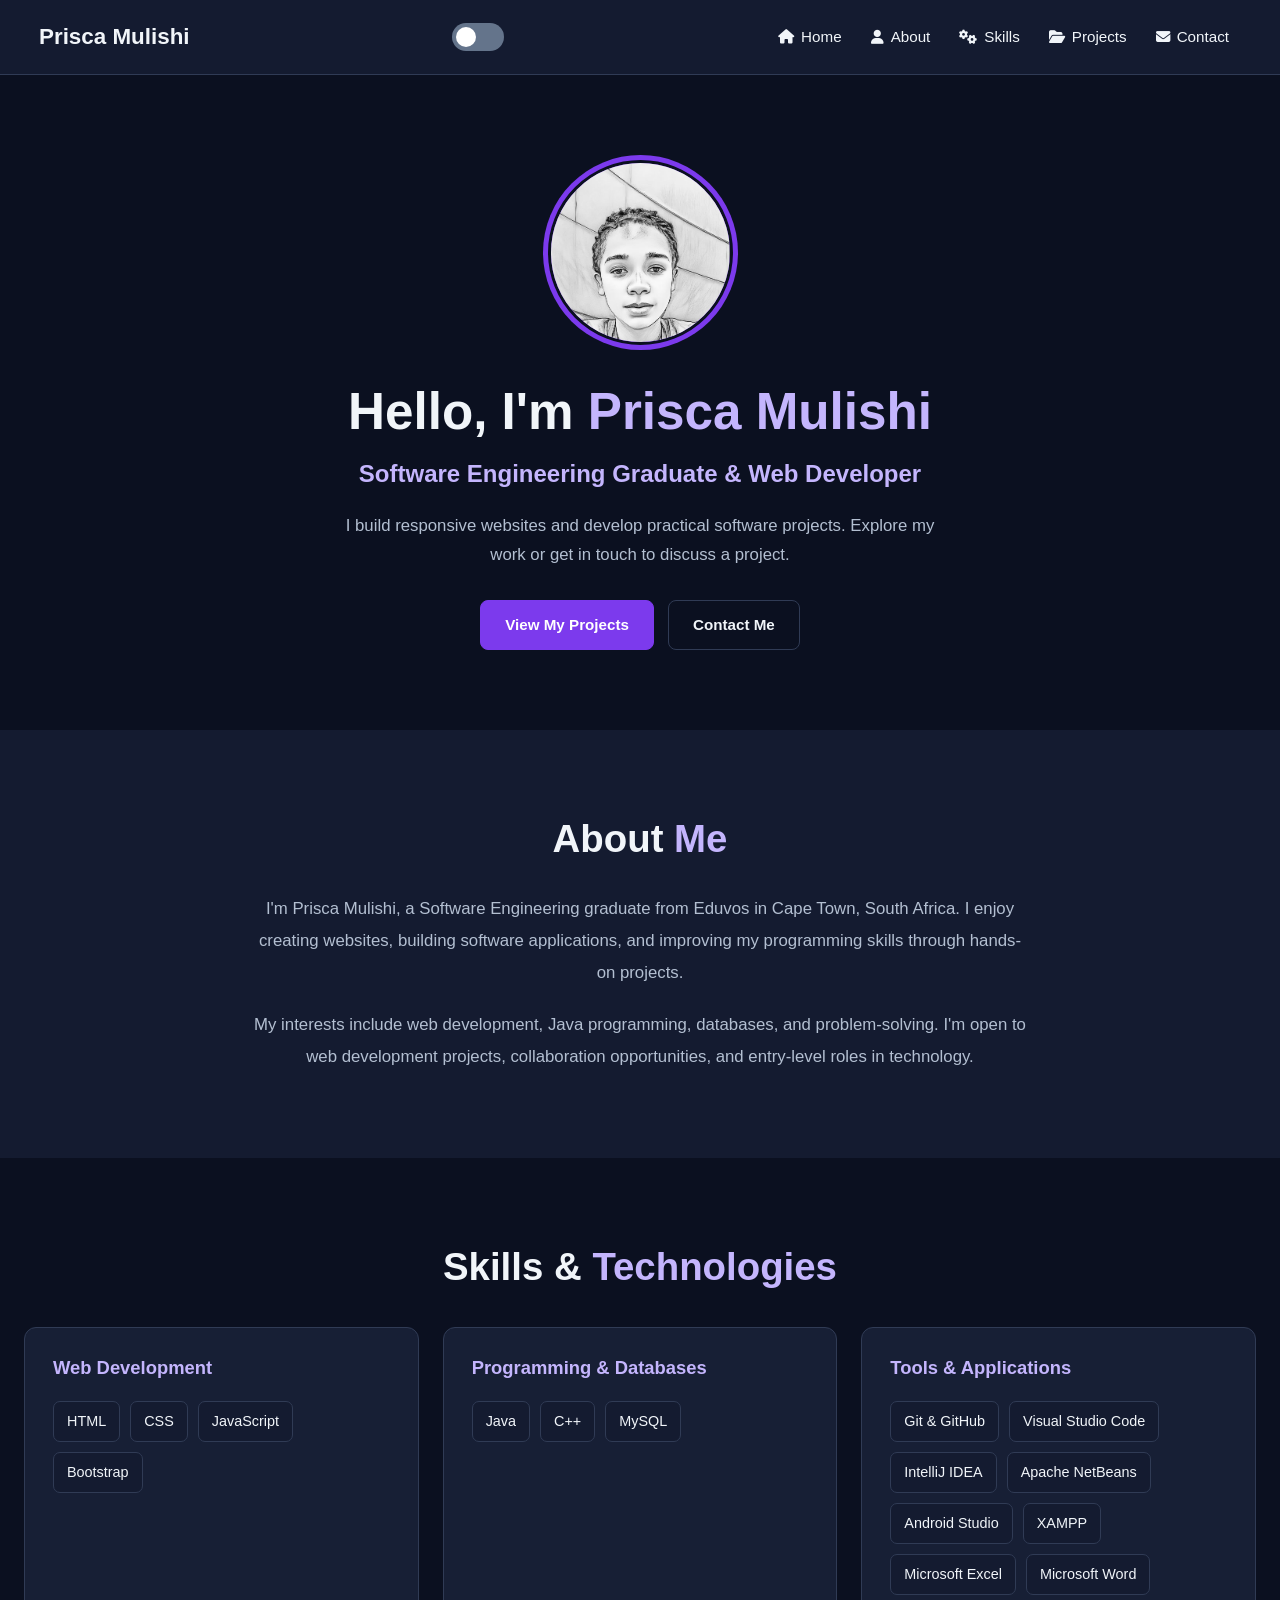
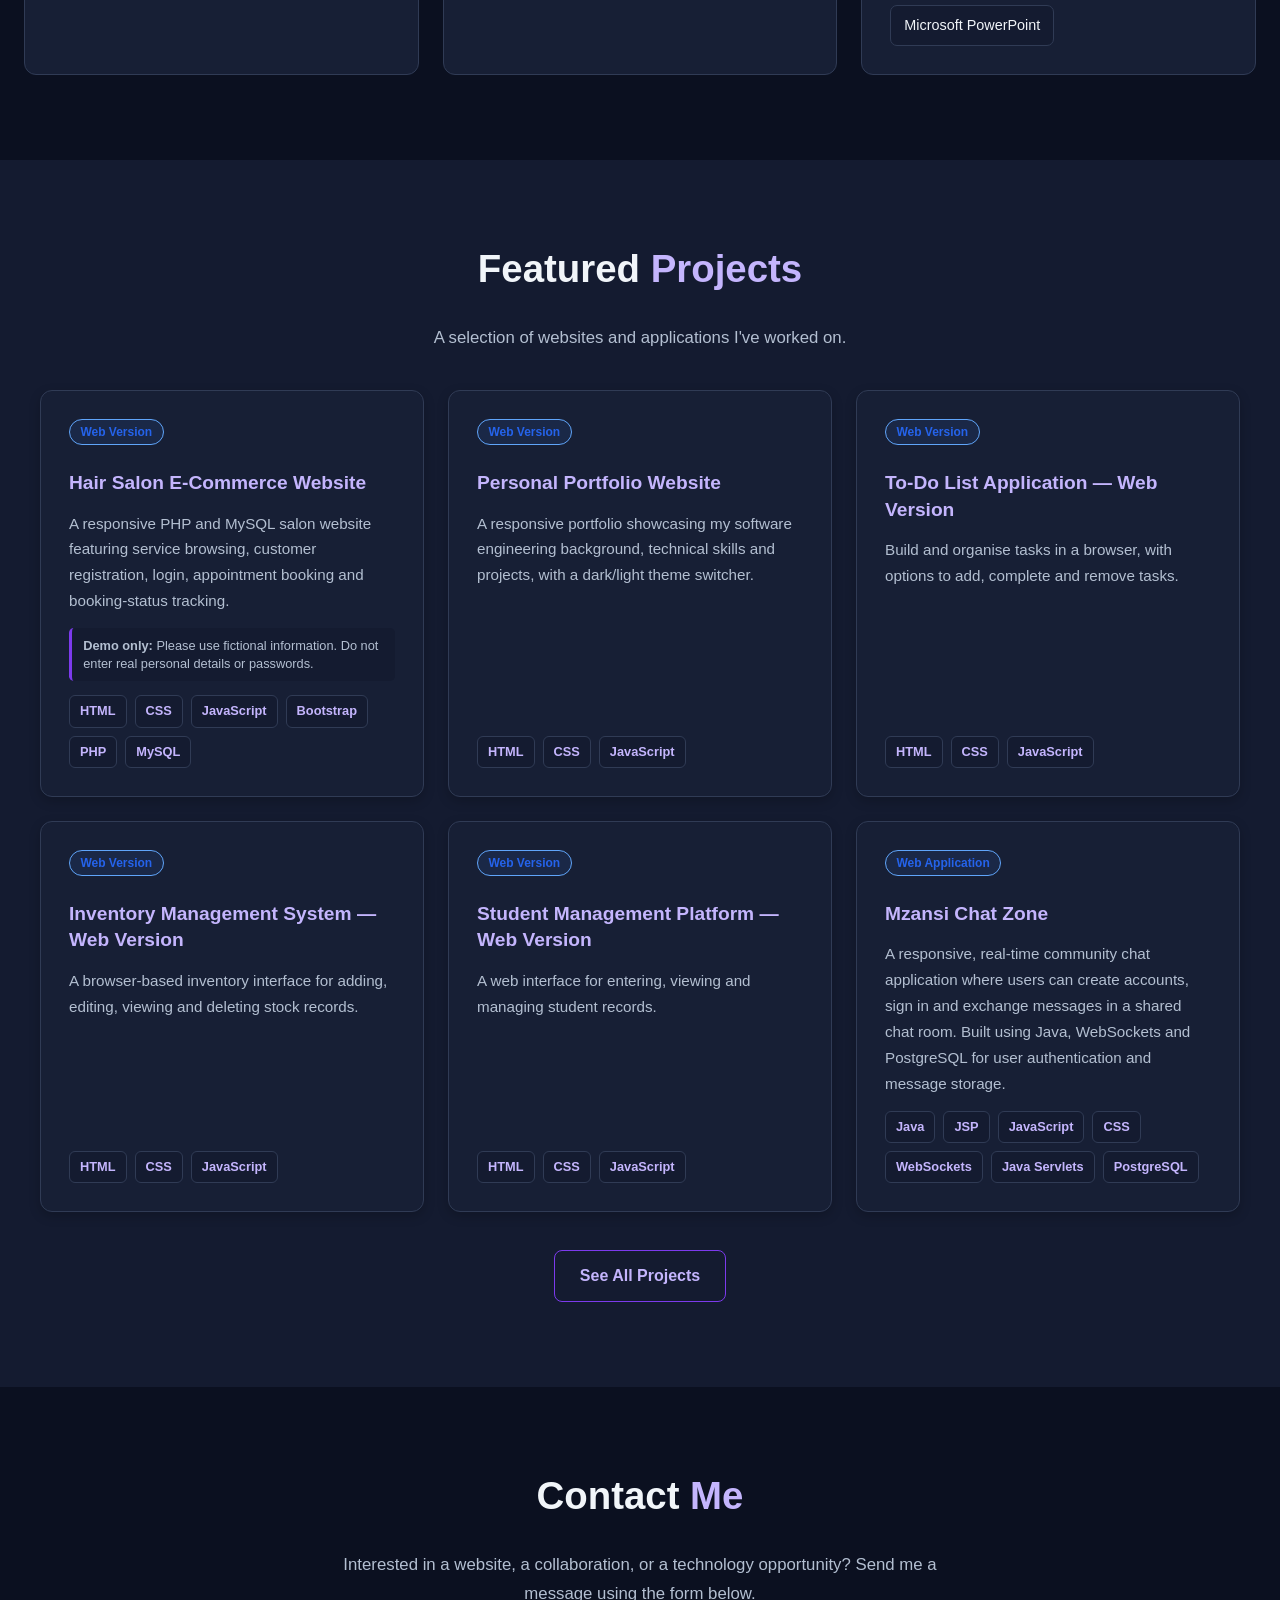
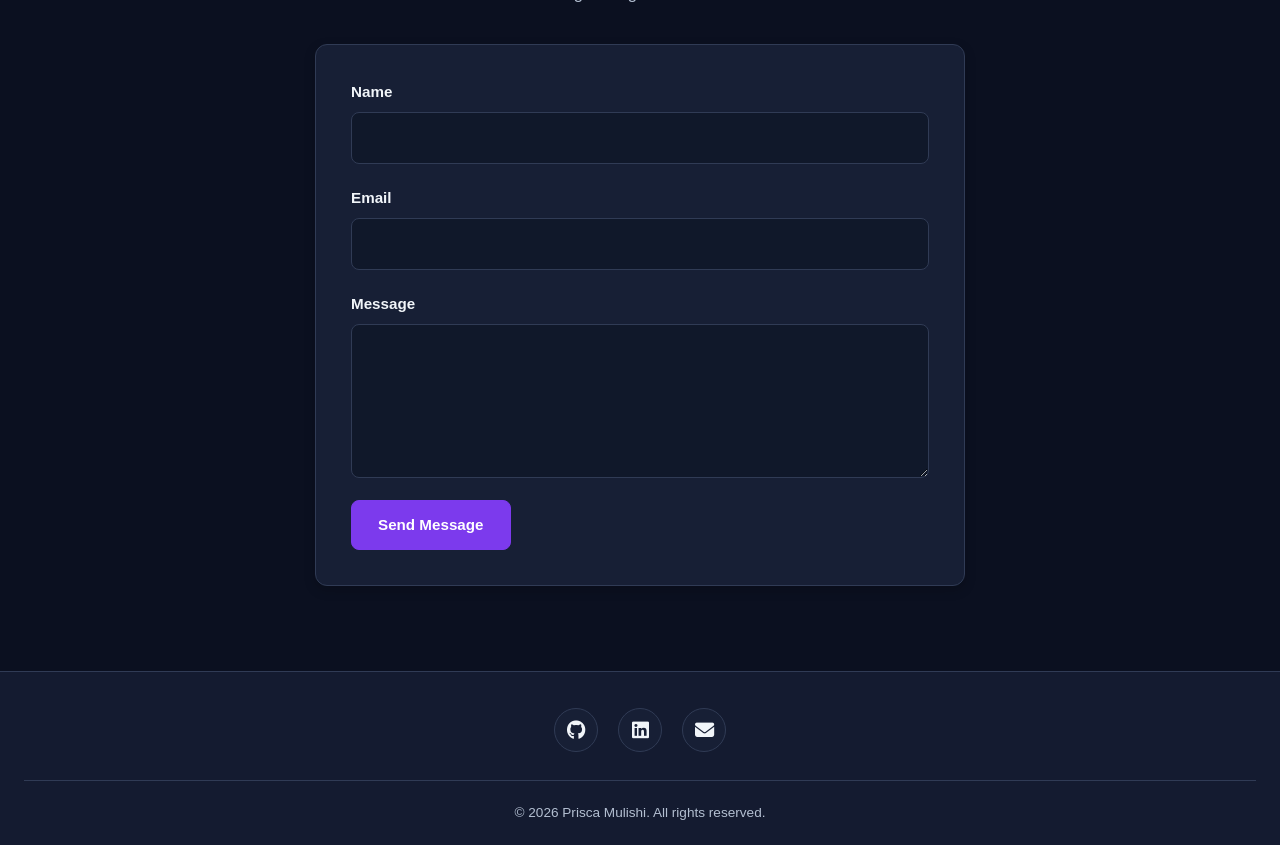
==== commit 09c55587: "Chat app live" ====
--- a/index.html
+++ b/index.html
@@ -149,7 +149,7 @@
 
                 <!-- Project 1 -->
 
-                                <!-- PROJECT 1 -->
+                <!-- PROJECT 1 -->
                 <!-- SALON_DEMO_PREVIEW_V1 -->
                 <article class="project-card web web-version-card" tabindex="0"
                     data-demo-url="https://eveandstevesalon.cu.ma/"
@@ -183,21 +183,16 @@
                     <div class="web-hover-preview">
 
                         <div class="web-preview-frame">
-                            <img src="images/salon-web-preview.png"
-                                alt="Screenshot of the Eve and Steve Salon website"
+                            <img src="images/salon-web-preview.png" alt="Screenshot of the Eve and Steve Salon website"
                                 loading="lazy">
                         </div>
 
                         <div class="web-preview-footer">
-                            <a class="web-preview-action is-live"
-                                href="https://eveandstevesalon.cu.ma/"
-                                target="_blank"
+                            <a class="web-preview-action is-live" href="https://eveandstevesalon.cu.ma/" target="_blank"
                                 rel="noopener noreferrer">Click Here to Open Website</a>
 
-                            <a class="web-preview-action"
-                                href="https://github.com/Riska997/E-Commerce_HairSalon"
-                                target="_blank"
-                                rel="noopener noreferrer">View On GitHub</a>
+                            <a class="web-preview-action" href="https://github.com/Riska997/E-Commerce_HairSalon"
+                                target="_blank" rel="noopener noreferrer">View On GitHub</a>
                         </div>
 
                     </div>
@@ -324,27 +319,57 @@
                     </div>
                 </article>
 
-                <!-- Project 3 -->
-                <article class="project-card java">
-                    <span class="project-version-label java-version">Java Desktop Version</span>
-                    <h3>Student Management Platform</h3>
+
+                <!-- Mzansi Chat Zone — Live Java Web Application -->
+                <article class="project-card web web-version-card" tabindex="0"
+                    data-demo-url="https://mzansi-chat-zone-q5m2.onrender.com/login"
+                    aria-label="Mzansi Chat Zone live website preview">
+
+                    <span class="project-version-label">Web Application</span>
+
+                    <h3>Mzansi Chat Zone</h3>
 
                     <p>
-                        A Java desktop project that uses MySQL and a graphical
-                        interface to work with student records.
+                        A responsive, real-time community chat application
+                        where users can create accounts, sign in and exchange
+                        messages in a shared chat room. Built using Java,
+                        WebSockets and PostgreSQL for user authentication
+                        and message storage.
                     </p>
 
                     <div class="tags">
                         <span>Java</span>
-                        <span>MySQL</span>
-                        <span>JDBC</span>
-                        <span>Java Swing</span>
-                    </div>
-
-                    <a href="https://github.com/Riska997/StudentManagementPlatform" target="_blank"
-                        rel="noopener noreferrer">
-                        View Code on GitHub
-                    </a>
+                        <span>JSP</span>
+                        <span>JavaScript</span>
+                        <span>CSS</span>
+                        <span>WebSockets</span>
+                        <span>Java Servlets</span>
+                        <span>PostgreSQL</span>
+                    </div>
+
+                    <!-- Preview appears on hover or keyboard focus -->
+                    <div class="web-hover-preview">
+
+                        <div class="web-preview-frame">
+                            <img src="images/chat-preview.png"
+                                alt="Screenshot of the Mzansi Chat Zone community chat interface" loading="lazy">
+                        </div>
+
+                        <div class="web-preview-footer">
+
+                            <a class="web-preview-action is-live"
+                                href="https://mzansi-chat-zone-q5m2.onrender.com/login" target="_blank"
+                                rel="noopener noreferrer">
+                                Click Here to Open Website
+                            </a>
+
+                            <a class="web-preview-action" href="https://github.com/Riska997/Mzansi-Chat-Zone"
+                                target="_blank" rel="noopener noreferrer">
+                                View On GitHub
+                            </a>
+
+                        </div>
+                    </div>
                 </article>
 
             </div>
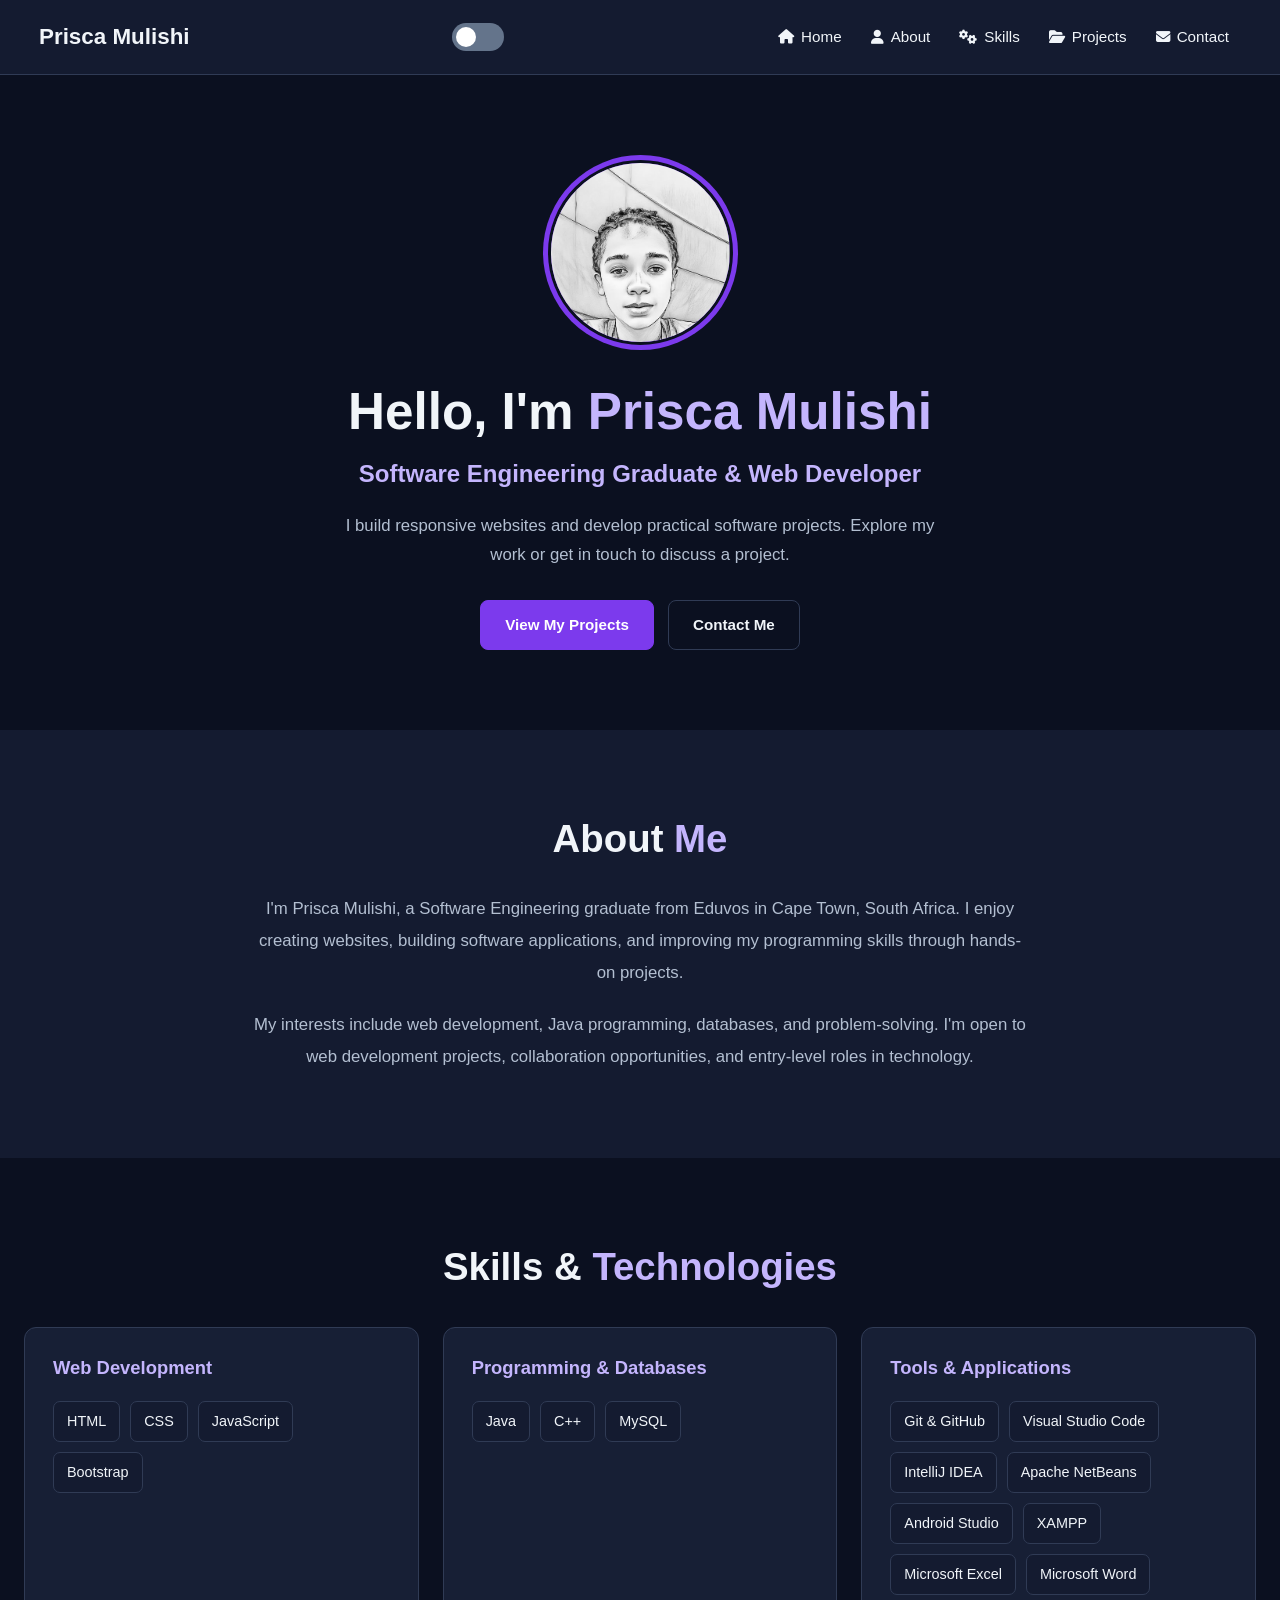
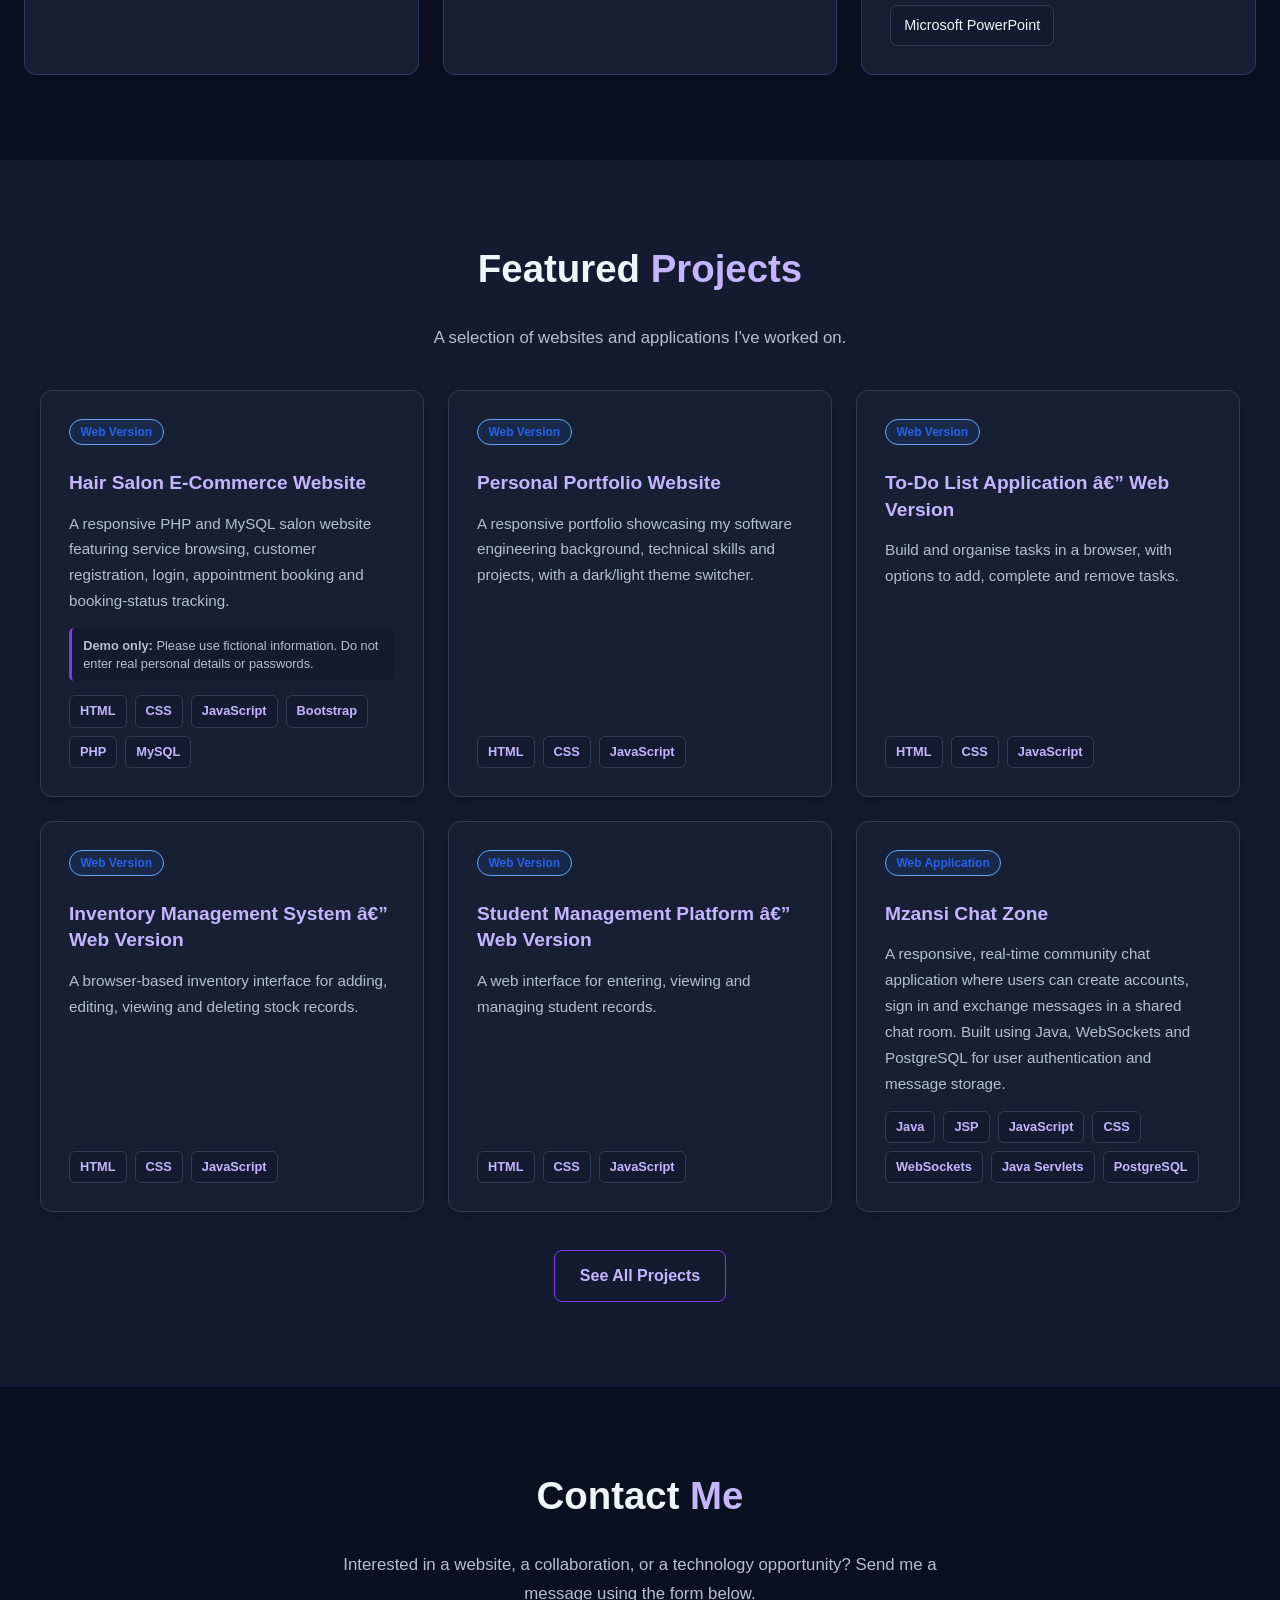
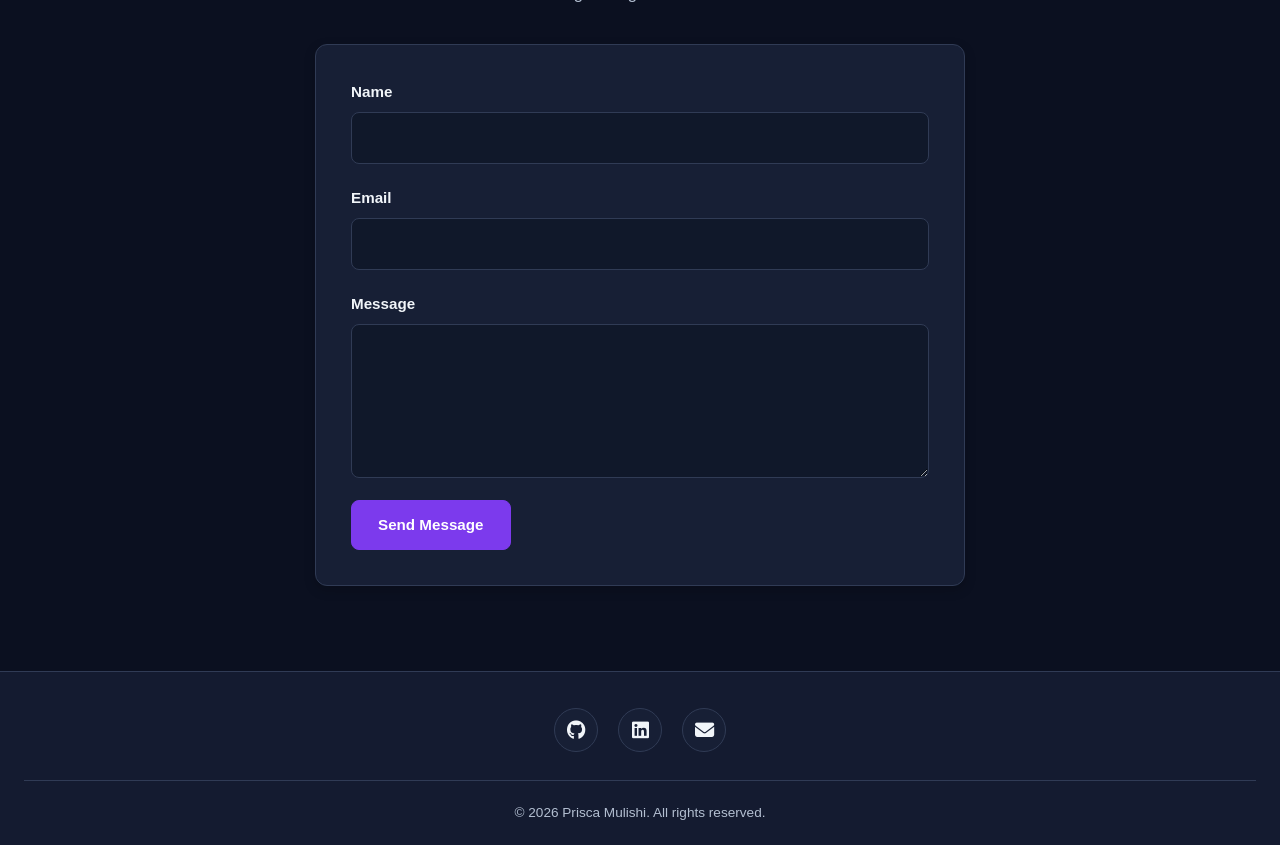
==== commit 1b832336: "Disable Mzansi Chat Zone live demo and show Coming Soon" ====
--- a/index.html
+++ b/index.html
@@ -1,4 +1,4 @@
-<!DOCTYPE html>
+﻿<!DOCTYPE html>
 <html lang="en">
 
 <head>
@@ -240,9 +240,9 @@
                 <!-- To-Do List Application: browser version -->
                 <article class="project-card web web-version-card" tabindex="0"
                     data-demo-url="https://riska997.github.io/To-Do-List/"
-                    aria-label="To-Do List Application — web version preview">
+                    aria-label="To-Do List Application â€” web version preview">
                     <span class="project-version-label">Web Version</span>
-                    <h3>To-Do List Application — Web Version</h3>
+                    <h3>To-Do List Application â€” Web Version</h3>
                     <p>Build and organise tasks in a browser, with options to add, complete and remove tasks.</p>
                     <div class="tags">
                         <span>HTML</span>
@@ -267,9 +267,9 @@
                 <!-- Inventory Management System: browser version -->
                 <article class="project-card web web-version-card" tabindex="0"
                     data-demo-url="https://riska997.github.io/Inventory-Management-System/"
-                    aria-label="Inventory Management System — web version preview">
+                    aria-label="Inventory Management System â€” web version preview">
                     <span class="project-version-label">Web Version</span>
-                    <h3>Inventory Management System — Web Version</h3>
+                    <h3>Inventory Management System â€” Web Version</h3>
                     <p>A browser-based inventory interface for adding, editing, viewing and deleting stock records.</p>
                     <div class="tags">
                         <span>HTML</span>
@@ -295,9 +295,9 @@
                 <!-- Student Management Platform: browser version -->
                 <article class="project-card web web-version-card" tabindex="0"
                     data-demo-url="https://riska997.github.io/student-management-/"
-                    aria-label="Student Management Platform — web version preview">
+                    aria-label="Student Management Platform â€” web version preview">
                     <span class="project-version-label">Web Version</span>
-                    <h3>Student Management Platform — Web Version</h3>
+                    <h3>Student Management Platform â€” Web Version</h3>
                     <p>A web interface for entering, viewing and managing student records.</p>
                     <div class="tags">
                         <span>HTML</span>
@@ -320,9 +320,9 @@
                 </article>
 
 
-                <!-- Mzansi Chat Zone — Live Java Web Application -->
-                <article class="project-card web web-version-card" tabindex="0"
-                    data-demo-url="https://mzansi-chat-zone-q5m2.onrender.com/login"
+                <!-- Mzansi Chat Zone â€” Live Java Web Application -->
+                <article class="project-card web web-version-card" tabindex="0"
+                    
                     aria-label="Mzansi Chat Zone live website preview">
 
                     <span class="project-version-label">Web Application</span>
@@ -355,10 +355,10 @@
                                 alt="Screenshot of the Mzansi Chat Zone community chat interface" loading="lazy">
                         </div>
 
-                        <div class="web-preview-footer">
+                       <div class="web-preview-footer">
 
                             <a class="web-preview-action is-live"
-                                href="https://mzansi-chat-zone-q5m2.onrender.com/login" target="_blank"
+                                href="https://mzansi-chat-zone-q5m2.onrender.com/" target="_blank"
                                 rel="noopener noreferrer">
                                 Click Here to Open Website
                             </a>
@@ -446,4 +446,4 @@
     <script src="project-previews.js"></script>
 </body>
 
-</html>+</html>
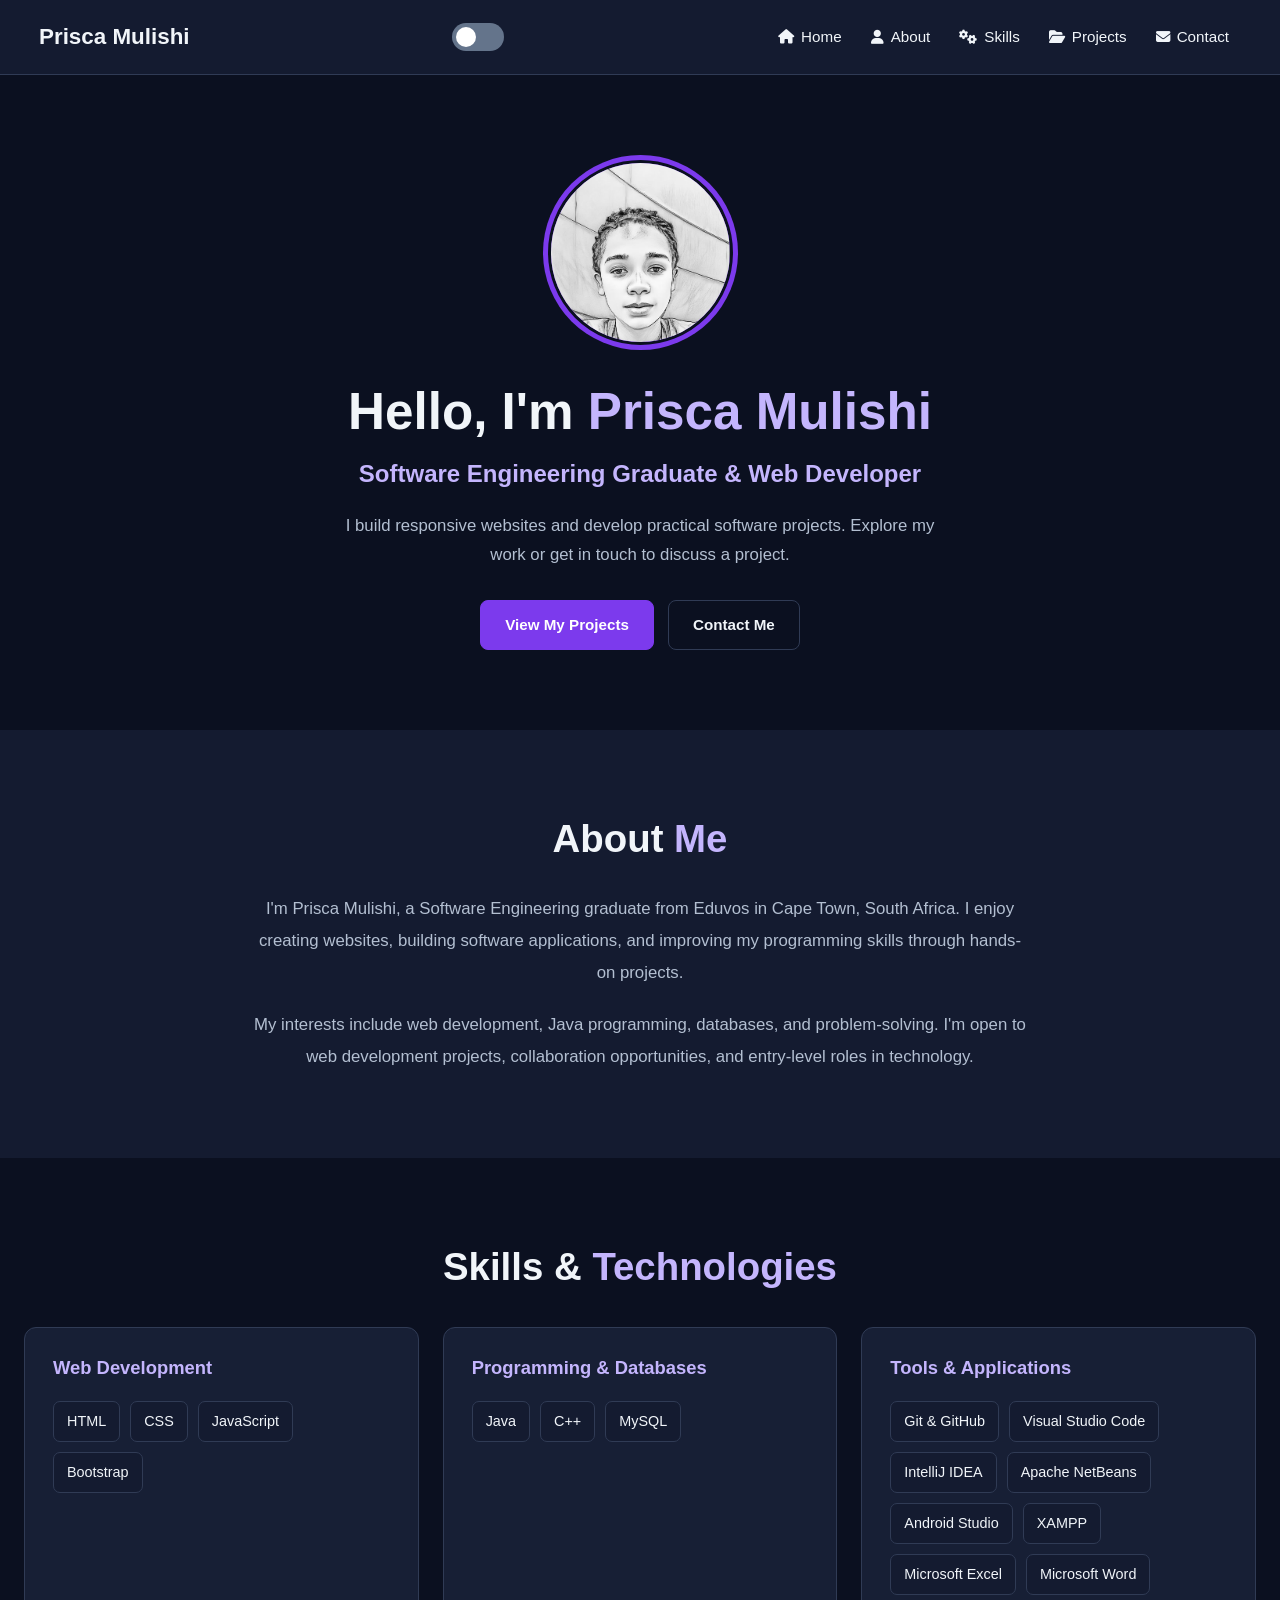
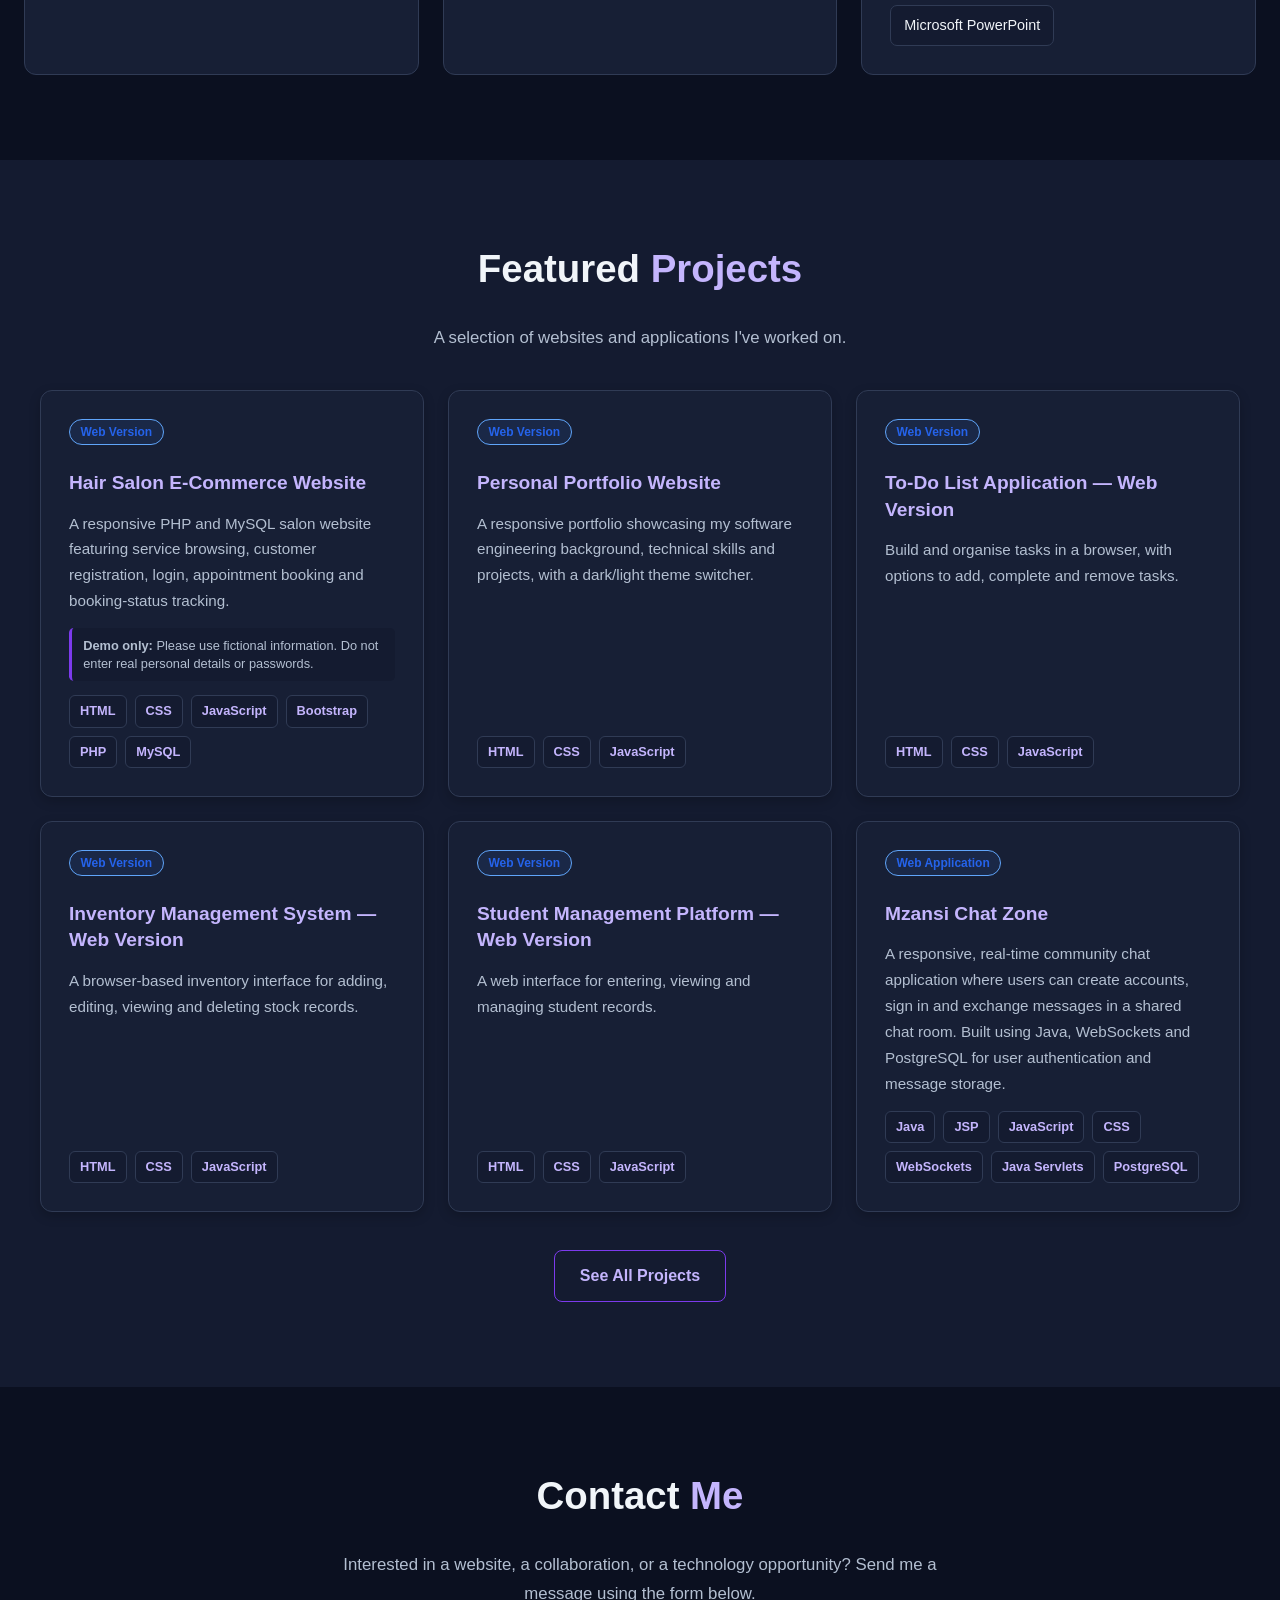
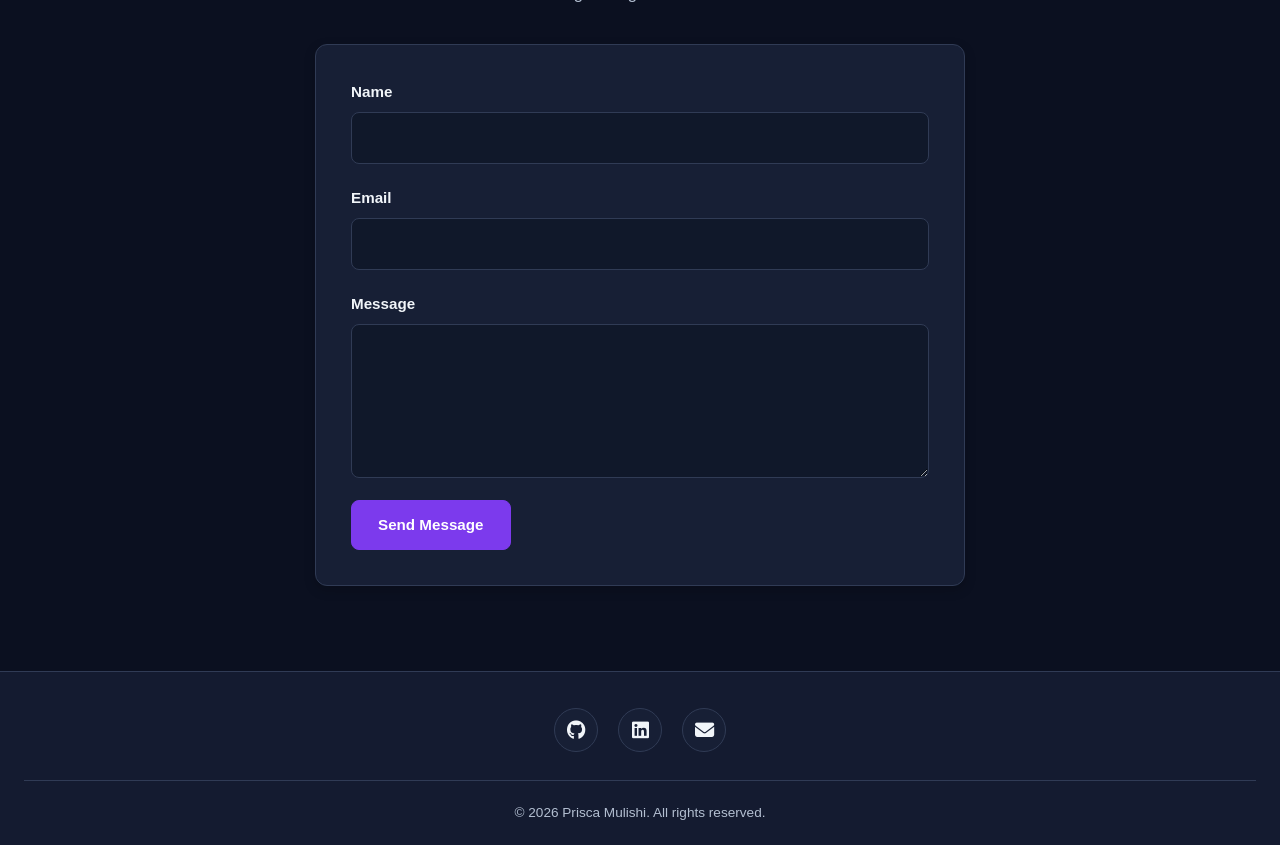
==== commit ccabfe60: "Fix Mzansi Chat Zone Coming Soon status" ====
--- a/index.html
+++ b/index.html
@@ -1,4 +1,4 @@
-﻿<!DOCTYPE html>
+<!DOCTYPE html>
 <html lang="en">
 
 <head>
@@ -240,9 +240,9 @@
                 <!-- To-Do List Application: browser version -->
                 <article class="project-card web web-version-card" tabindex="0"
                     data-demo-url="https://riska997.github.io/To-Do-List/"
-                    aria-label="To-Do List Application â€” web version preview">
+                    aria-label="To-Do List Application — web version preview">
                     <span class="project-version-label">Web Version</span>
-                    <h3>To-Do List Application â€” Web Version</h3>
+                    <h3>To-Do List Application — Web Version</h3>
                     <p>Build and organise tasks in a browser, with options to add, complete and remove tasks.</p>
                     <div class="tags">
                         <span>HTML</span>
@@ -267,9 +267,9 @@
                 <!-- Inventory Management System: browser version -->
                 <article class="project-card web web-version-card" tabindex="0"
                     data-demo-url="https://riska997.github.io/Inventory-Management-System/"
-                    aria-label="Inventory Management System â€” web version preview">
+                    aria-label="Inventory Management System — web version preview">
                     <span class="project-version-label">Web Version</span>
-                    <h3>Inventory Management System â€” Web Version</h3>
+                    <h3>Inventory Management System — Web Version</h3>
                     <p>A browser-based inventory interface for adding, editing, viewing and deleting stock records.</p>
                     <div class="tags">
                         <span>HTML</span>
@@ -295,9 +295,9 @@
                 <!-- Student Management Platform: browser version -->
                 <article class="project-card web web-version-card" tabindex="0"
                     data-demo-url="https://riska997.github.io/student-management-/"
-                    aria-label="Student Management Platform â€” web version preview">
+                    aria-label="Student Management Platform — web version preview">
                     <span class="project-version-label">Web Version</span>
-                    <h3>Student Management Platform â€” Web Version</h3>
+                    <h3>Student Management Platform — Web Version</h3>
                     <p>A web interface for entering, viewing and managing student records.</p>
                     <div class="tags">
                         <span>HTML</span>
@@ -320,7 +320,7 @@
                 </article>
 
 
-                <!-- Mzansi Chat Zone â€” Live Java Web Application -->
+                <!-- Mzansi Chat Zone — Live Java Web Application -->
                 <article class="project-card web web-version-card" tabindex="0"
                     
                     aria-label="Mzansi Chat Zone live website preview">
@@ -355,20 +355,33 @@
                                 alt="Screenshot of the Mzansi Chat Zone community chat interface" loading="lazy">
                         </div>
 
-                       <div class="web-preview-footer">
-
-                            <a class="web-preview-action is-live"
-                                href="https://mzansi-chat-zone-q5m2.onrender.com/" target="_blank"
-                                rel="noopener noreferrer">
-                                Click Here to Open Website
-                            </a>
-
-                            <a class="web-preview-action" href="https://github.com/Riska997/Mzansi-Chat-Zone"
-                                target="_blank" rel="noopener noreferrer">
-                                View On GitHub
-                            </a>
-
-                        </div>
+                     
+<div class="web-preview-footer">
+
+    <!-- Live Preview temporarily disabled
+    <a class="web-preview-action is-live"
+       href="https://mzansi-chat-zone-q5m2.onrender.com/login"
+       target="_blank"
+       rel="noopener noreferrer">
+        Live Preview
+    </a>
+    -->
+
+    <span class="web-preview-action is-disabled">
+        Coming Soon
+    </span>
+
+    <a class="web-preview-action"
+       href="https://github.com/Riska997/Mzansi-Chat-Zone"
+       target="_blank"
+       rel="noopener noreferrer">
+        View On GitHub
+    </a>
+
+</div>
+
+
+            
                     </div>
                 </article>
 
